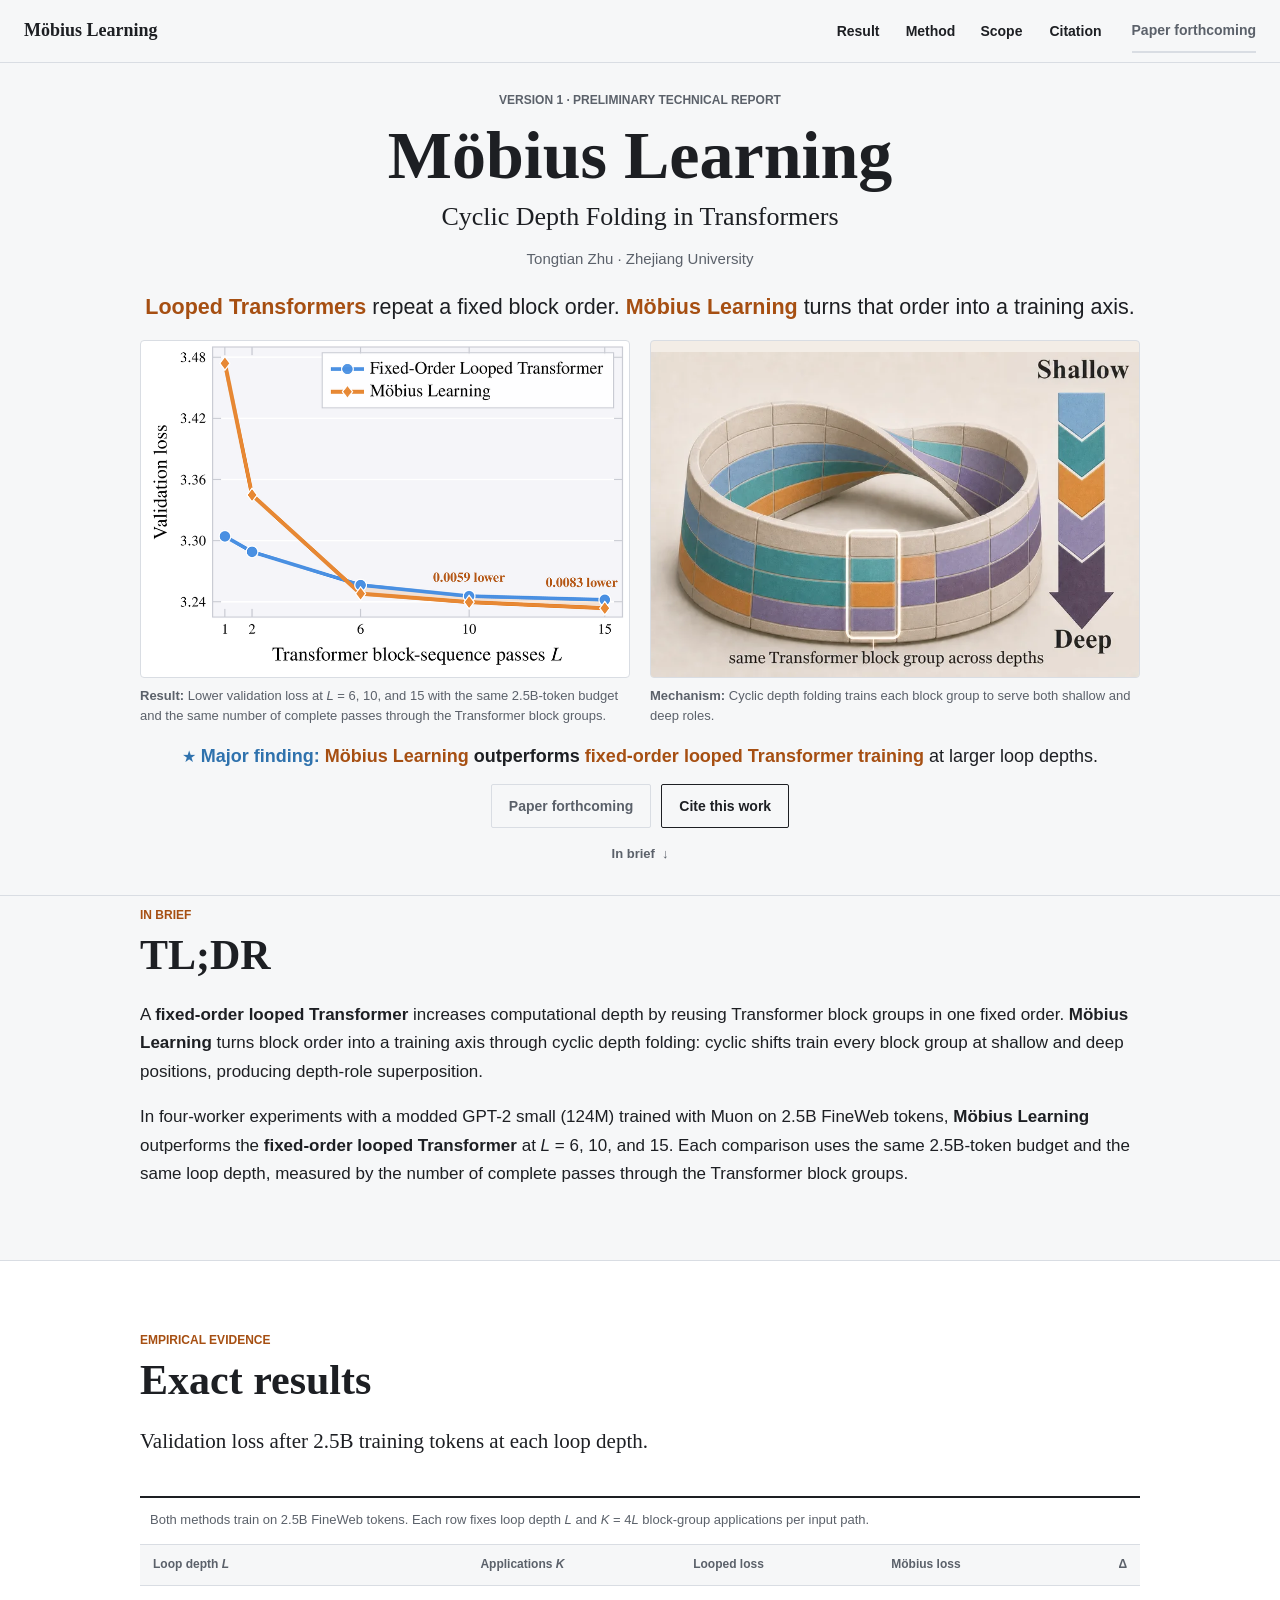
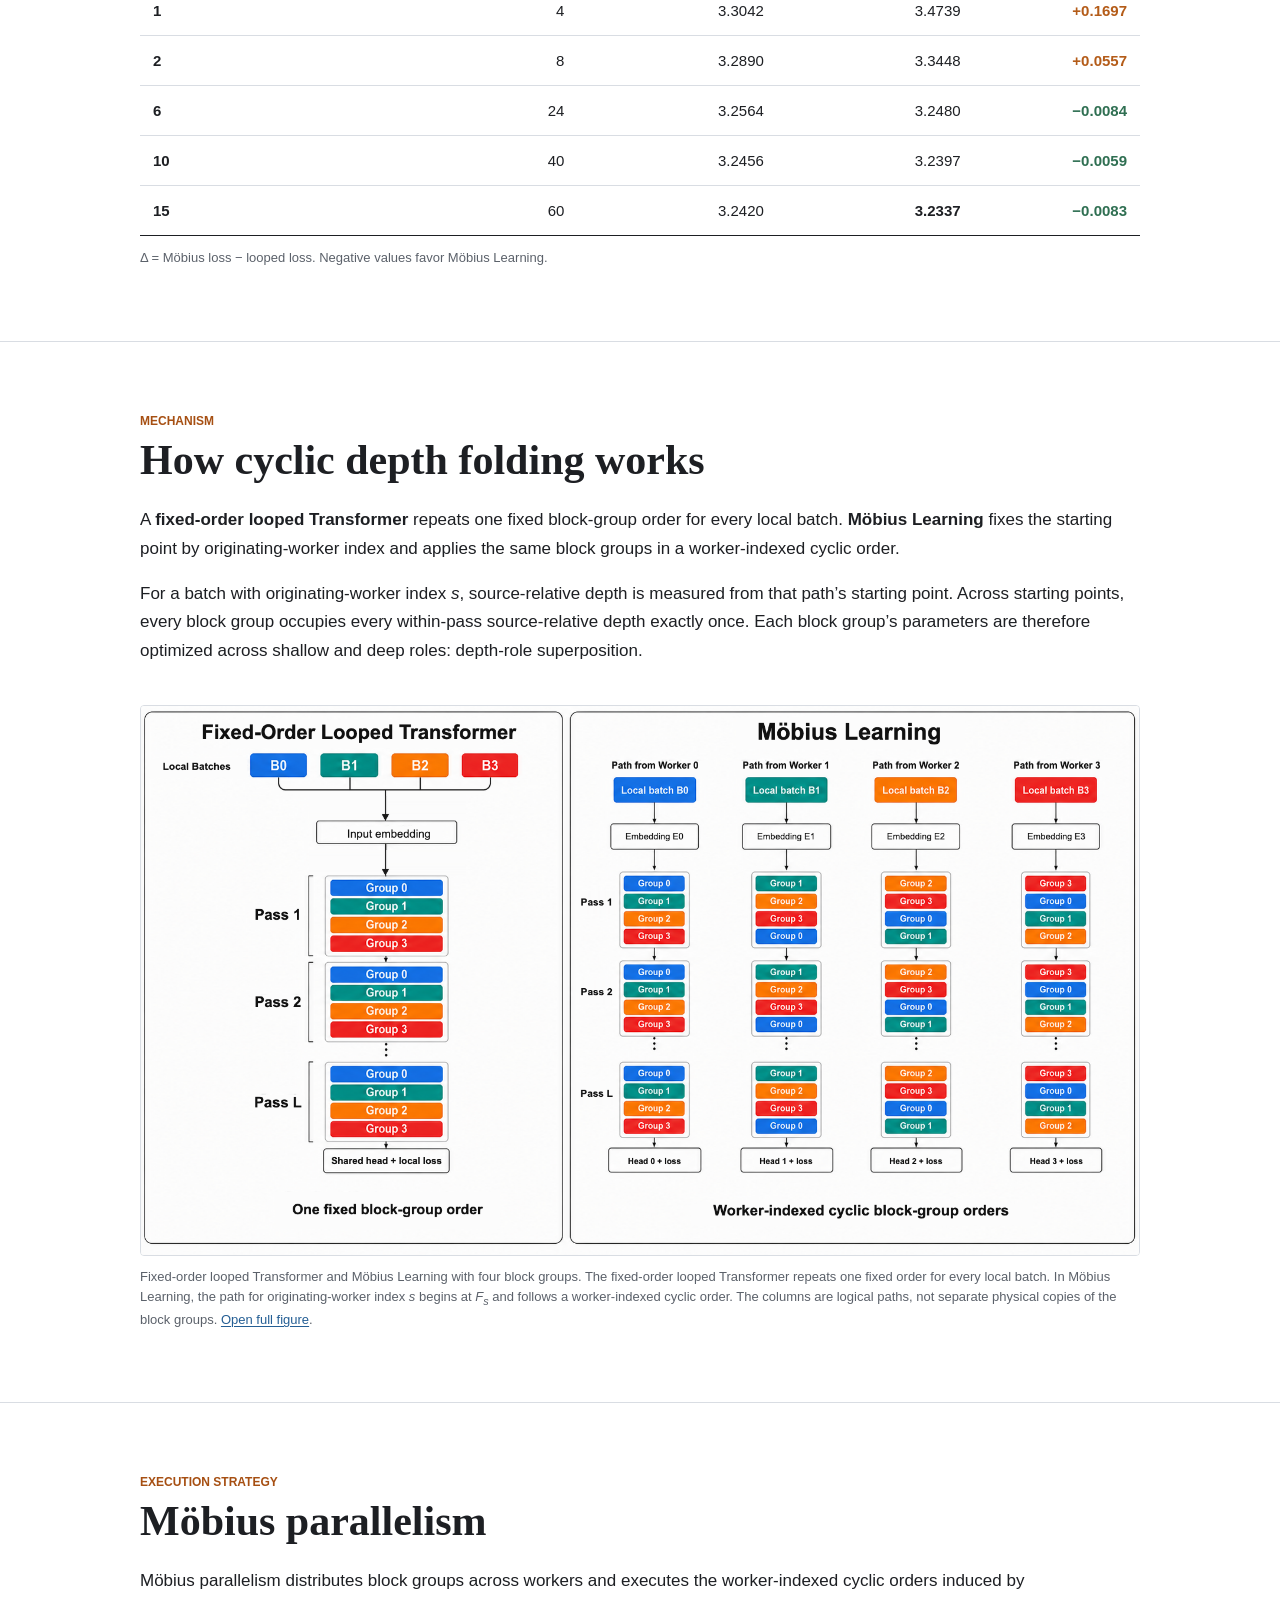
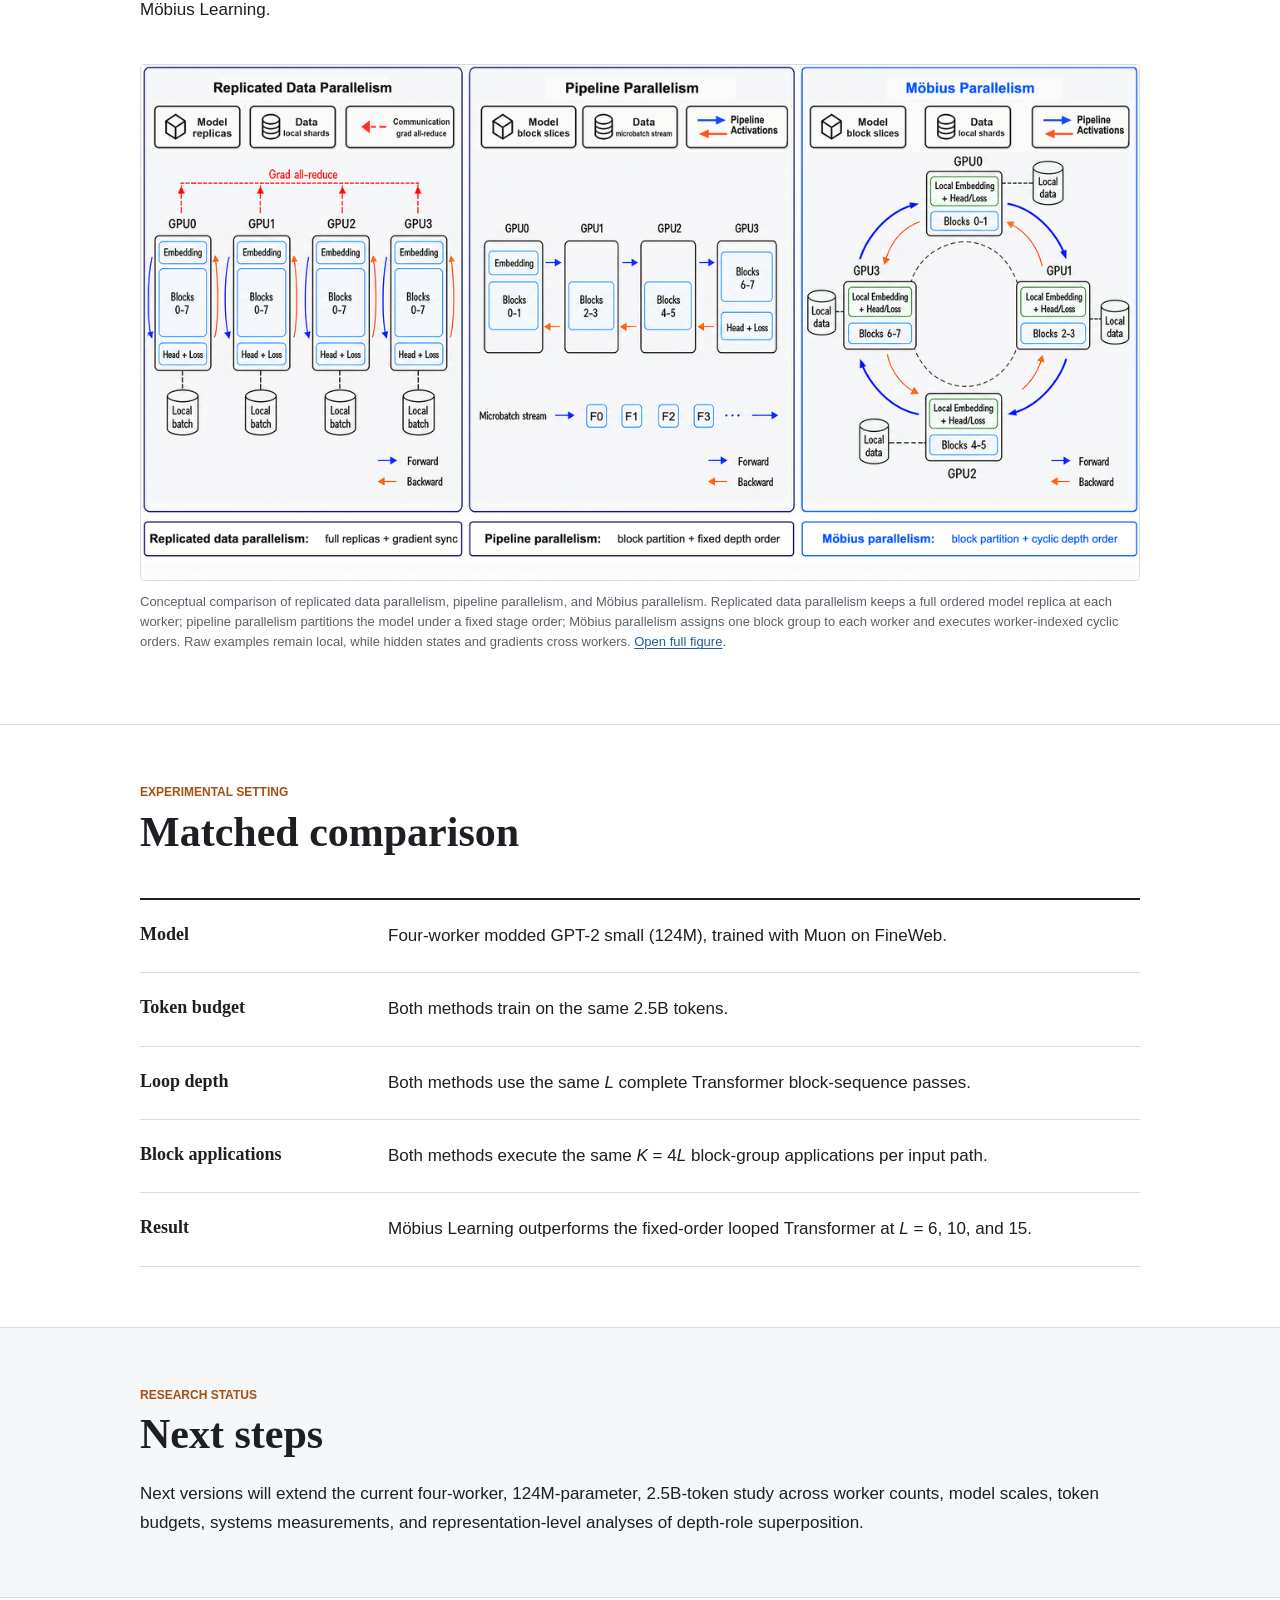
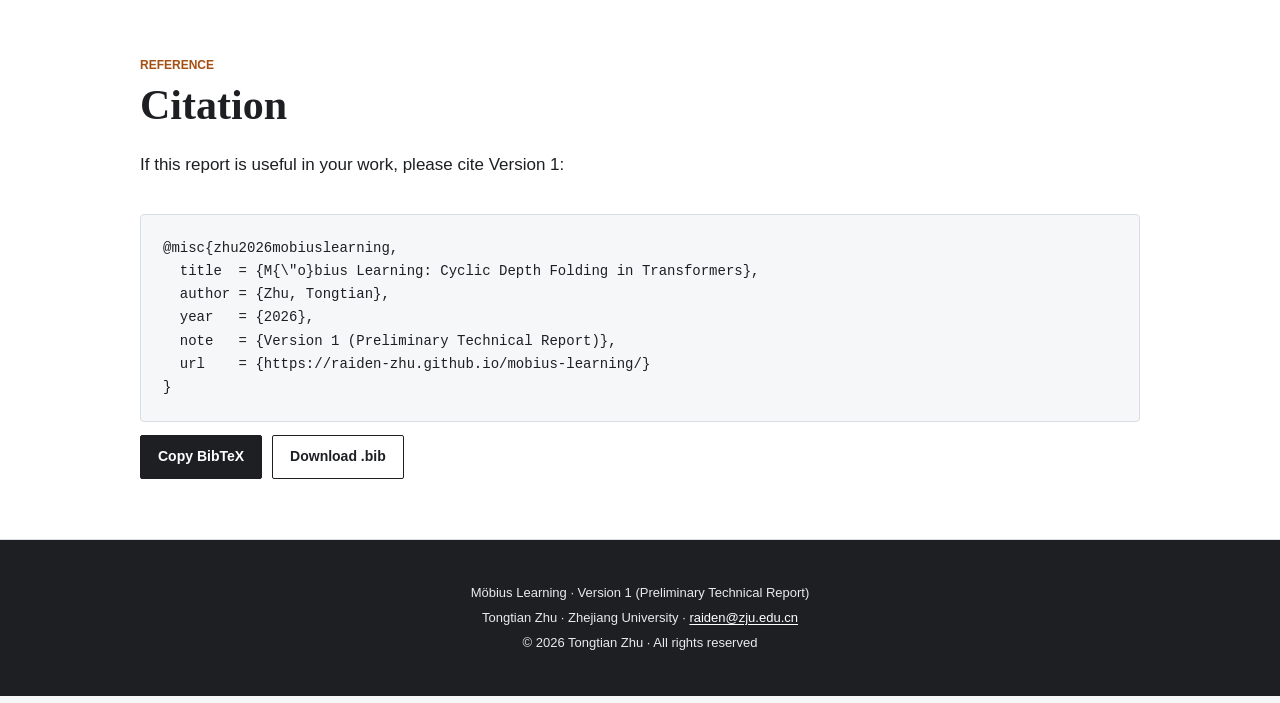
==== docs/index.html @ ccd0cea8 "Publish Möbius Learning project page" ====
<!doctype html>
<html lang="en">
<head>
  <meta charset="utf-8">
  <meta name="viewport" content="width=device-width, initial-scale=1">
  <title>Möbius Learning: Cyclic Depth Folding in Transformers</title>
  <meta name="description" content="Möbius Learning outperforms fixed-order looped Transformer training at larger loop depths through cyclic depth folding.">
  <meta name="author" content="Tongtian Zhu">
  <meta name="robots" content="index,follow,max-image-preview:large">
  <meta name="theme-color" content="#F6F7F8">

  <link rel="canonical" href="https://raiden-zhu.github.io/mobius-learning/">
  <link rel="alternate" type="application/x-bibtex" href="https://raiden-zhu.github.io/mobius-learning/assets/citation/mobius-learning.bib">
  <link rel="icon" href="assets/icons/favicon.svg" type="image/svg+xml">
  <link rel="icon" href="assets/icons/favicon-32.png" sizes="32x32" type="image/png">
  <link rel="apple-touch-icon" href="assets/icons/apple-touch-icon-180.png">
  <link
    rel="preload"
    as="image"
    href="assets/figures/web/result-validation-loss-960.webp"
    imagesrcset="assets/figures/web/result-validation-loss-960.webp 960w, assets/figures/web/result-validation-loss-1600.webp 1600w"
    imagesizes="(max-width: 760px) calc(100vw - 32px), 600px"
    type="image/webp"
    fetchpriority="high">
  <link rel="stylesheet" href="assets/css/site.css">

  <meta property="og:type" content="article">
  <meta property="og:locale" content="en_US">
  <meta property="og:site_name" content="Möbius Learning">
  <meta property="og:title" content="Möbius Learning: Cyclic Depth Folding in Transformers">
  <meta property="og:description" content="Möbius Learning outperforms fixed-order looped Transformer training at larger loop depths through cyclic depth folding.">
  <meta property="og:url" content="https://raiden-zhu.github.io/mobius-learning/">
  <meta property="og:image" content="https://raiden-zhu.github.io/mobius-learning/assets/social/social-card-1200x630.png">
  <meta property="og:image:type" content="image/png">
  <meta property="og:image:width" content="1200">
  <meta property="og:image:height" content="630">
  <meta property="og:image:alt" content="Möbius Learning: Cyclic Depth Folding in Transformers — Version 1 preliminary technical report.">

  <meta name="twitter:card" content="summary_large_image">
  <meta name="twitter:title" content="Möbius Learning: Cyclic Depth Folding in Transformers">
  <meta name="twitter:description" content="Möbius Learning outperforms fixed-order looped Transformer training at larger loop depths through cyclic depth folding.">
  <meta name="twitter:image" content="https://raiden-zhu.github.io/mobius-learning/assets/social/social-card-1200x630.png">
  <meta name="twitter:image:alt" content="Möbius Learning: Cyclic Depth Folding in Transformers — Version 1 preliminary technical report.">

  <meta name="citation_title" content="Möbius Learning: Cyclic Depth Folding in Transformers">
  <meta name="citation_author" content="Tongtian Zhu">
  <meta name="citation_author_institution" content="Zhejiang University">
  <meta name="citation_author_email" content="raiden@zju.edu.cn">
  <meta name="citation_publication_date" content="2026">
  <meta name="citation_technical_report_institution" content="Zhejiang University">
  <meta name="citation_language" content="en">
  <meta name="citation_fulltext_html_url" content="https://raiden-zhu.github.io/mobius-learning/">
  <meta name="citation_keywords" content="Möbius Learning; cyclic depth folding; Transformers; looped Transformers; distributed training; depth-role superposition">

  <script type="application/ld+json">
  {
    "@context": "https://schema.org",
    "@type": "ScholarlyArticle",
    "@id": "https://raiden-zhu.github.io/mobius-learning/#article",
    "headline": "Möbius Learning: Cyclic Depth Folding in Transformers",
    "name": "Möbius Learning: Cyclic Depth Folding in Transformers",
    "description": "Möbius Learning outperforms fixed-order looped Transformer training at larger loop depths through cyclic depth folding.",
    "abstract": "Möbius Learning is a training architecture based on cyclic depth folding. Worker-indexed cyclic orders train each block group across source-relative depths, inducing depth-role superposition.",
    "version": "Version 1 (Preliminary Technical Report)",
    "datePublished": "2026",
    "inLanguage": "en",
    "isAccessibleForFree": true,
    "url": "https://raiden-zhu.github.io/mobius-learning/",
    "mainEntityOfPage": {
      "@type": "WebPage",
      "@id": "https://raiden-zhu.github.io/mobius-learning/"
    },
    "author": {
      "@type": "Person",
      "name": "Tongtian Zhu",
      "email": "raiden@zju.edu.cn",
      "affiliation": {
        "@type": "Organization",
        "name": "Zhejiang University"
      }
    },
    "image": {
      "@type": "ImageObject",
      "url": "https://raiden-zhu.github.io/mobius-learning/assets/social/social-card-1200x630.png",
      "width": 1200,
      "height": 630
    },
    "keywords": [
      "Möbius Learning",
      "cyclic depth folding",
      "Transformers",
      "looped Transformers",
      "distributed training",
      "depth-role superposition"
    ],
    "copyrightYear": 2026,
    "copyrightHolder": {
      "@type": "Person",
      "name": "Tongtian Zhu"
    }
  }
  </script>
  <script src="assets/js/site.js" defer></script>
</head>
<body>
  <a class="skip-link" href="#main-content">Skip to content</a>

  <header class="site-header">
    <div class="site-header__inner">
      <a class="wordmark" href="#top" aria-label="Möbius Learning home">Möbius Learning</a>
      <nav class="site-nav" aria-label="Primary navigation">
        <a href="#result">Result</a>
        <a href="#method">Method</a>
        <a href="#scope">Scope</a>
        <a href="#citation">Citation</a>
      </nav>
      <!-- PUBLIC_PAPER_LINK_HEADER_START -->
      <span class="header-report header-report--disabled" aria-disabled="true">Paper forthcoming</span>
      <!-- PUBLIC_PAPER_LINK_HEADER_END -->
    </div>
  </header>

  <main id="main-content">
    <section class="masthead" id="top" aria-labelledby="page-title">
      <div class="masthead__copy">
        <p class="eyebrow">Version 1 · Preliminary Technical Report</p>
        <h1 id="page-title">Möbius Learning</h1>
        <p class="subtitle">Cyclic Depth Folding in Transformers</p>
        <p class="byline">Tongtian Zhu · Zhejiang University</p>

        <div class="result-claim">
          <p class="hero-hook"><strong>Looped Transformers</strong> repeat a fixed block order. <strong>Möbius Learning</strong> turns that order into a training axis.</p>
        </div>
      </div>

      <div class="masthead-figures" role="region" tabindex="0" aria-label="Main result and cyclic depth folding visual; scroll horizontally on smaller screens">
        <figure class="masthead-result">
          <a
            class="figure-image-link"
            href="assets/figures/original/validation-loss.pdf"
            data-figure-open
            data-dialog-src="assets/figures/web/result-validation-loss-1600.webp"
            data-dialog-original="assets/figures/original/validation-loss.pdf"
            data-dialog-alt="Line chart of validation loss versus loop depth. Möbius Learning is higher at L 1 and 2 and lower at L 6, 10, and 15 than the fixed-order looped Transformer.">
            <picture>
              <source srcset="assets/figures/web/result-validation-loss-960.webp 960w, assets/figures/web/result-validation-loss-1600.webp 1600w" sizes="(max-width: 900px) calc(100vw - 64px), 490px" type="image/webp">
              <img src="assets/figures/web/result-validation-loss-960.webp" width="1600" height="1104" fetchpriority="high" decoding="async" alt="Line chart of validation loss versus loop depth. Möbius Learning is higher at L 1 and 2 and lower at L 6, 10, and 15 than the fixed-order looped Transformer.">
            </picture>
          </a>
          <figcaption><strong>Result:</strong> Lower validation loss at <em>L</em> = 6, 10, and 15 with the same 2.5B-token budget and the same number of complete passes through the Transformer block groups.</figcaption>
        </figure>

        <figure class="masthead-result">
          <a
            class="figure-image-link"
            href="assets/figures/original/cyclic-depth-folding-metaphor.png"
            data-figure-open
            data-dialog-src="assets/figures/web/cyclic-depth-folding-metaphor-1536.webp"
            data-dialog-original="assets/figures/original/cyclic-depth-folding-metaphor.png"
            data-dialog-alt="Möbius-strip illustration with colored depth bands and one Transformer block group highlighted across shallow and deep positions.">
            <picture>
              <source srcset="assets/figures/web/cyclic-depth-folding-metaphor-768.webp 768w, assets/figures/web/cyclic-depth-folding-metaphor-1536.webp 1536w" sizes="(max-width: 900px) calc(100vw - 64px), 490px" type="image/webp">
              <img src="assets/figures/web/cyclic-depth-folding-metaphor-768.webp" width="1536" height="1024" decoding="async" alt="Möbius-strip illustration with colored depth bands and one Transformer block group highlighted across shallow and deep positions.">
            </picture>
          </a>
          <figcaption><strong>Mechanism:</strong> Cyclic depth folding trains each block group to serve both shallow and deep roles.</figcaption>
        </figure>
      </div>

      <p class="result-headline"><span class="finding-icon" aria-hidden="true">★</span><strong class="finding-label">Major finding:</strong> <strong class="result-method">Möbius Learning</strong> <strong class="result-emphasis">outperforms</strong> <strong class="result-method result-method--baseline">fixed-order looped Transformer training</strong> at larger loop depths.</p>

      <div class="actions" role="group" aria-label="Paper resources">
        <!-- PUBLIC_PAPER_LINK_ACTION_START -->
        <span class="button button--disabled" aria-disabled="true">Paper forthcoming</span>
        <!-- PUBLIC_PAPER_LINK_ACTION_END -->
        <a class="button button--secondary" href="#citation">Cite this work</a>
      </div>

      <a class="next-hint" href="#in-brief">In brief <span aria-hidden="true">↓</span></a>
    </section>

    <section class="section section--brief" id="in-brief" aria-labelledby="brief-title">
      <div class="reading-column">
        <p class="section-kicker">In brief</p>
        <h2 id="brief-title">TL;DR</h2>
        <p>A <strong class="method-name">fixed-order looped Transformer</strong> increases computational depth by reusing Transformer block groups in one fixed order. <strong class="method-name">Möbius Learning</strong> turns block order into a training axis through cyclic depth folding: cyclic shifts train every block group at shallow and deep positions, producing depth-role superposition.</p>
        <p>In four-worker experiments with a modded GPT-2 small (124M) trained with Muon on 2.5B FineWeb tokens, <strong class="method-name">Möbius Learning</strong> outperforms the <strong class="method-name">fixed-order looped Transformer</strong> at <em>L</em> = 6, 10, and 15. Each comparison uses the same 2.5B-token budget and the same loop depth, measured by the number of complete passes through the Transformer block groups.</p>
      </div>
    </section>

    <section class="section" id="result" aria-labelledby="result-title">
      <div class="section-heading reading-column">
        <p class="section-kicker">Empirical evidence</p>
        <h2 id="result-title">Exact results</h2>
        <p class="section-lead">Validation loss after 2.5B training tokens at each loop depth.</p>
      </div>

      <div class="table-wrap" role="region" tabindex="0" aria-label="Validation loss results; scroll horizontally if needed">
        <table>
          <caption>Both methods train on 2.5B FineWeb tokens. Each row fixes loop depth <em>L</em> and <em>K</em> = 4<em>L</em> block-group applications per input path.</caption>
          <thead>
            <tr>
              <th scope="col">Loop depth <em>L</em></th>
              <th scope="col">Applications <em>K</em></th>
              <th scope="col">Looped loss</th>
              <th scope="col">Möbius loss</th>
              <th scope="col">Δ</th>
            </tr>
          </thead>
          <tbody>
            <tr><th scope="row">1</th><td>4</td><td>3.3042</td><td>3.4739</td><td class="delta delta--higher">+0.1697</td></tr>
            <tr><th scope="row">2</th><td>8</td><td>3.2890</td><td>3.3448</td><td class="delta delta--higher">+0.0557</td></tr>
            <tr><th scope="row">6</th><td>24</td><td>3.2564</td><td>3.2480</td><td class="delta delta--lower">−0.0084</td></tr>
            <tr><th scope="row">10</th><td>40</td><td>3.2456</td><td>3.2397</td><td class="delta delta--lower">−0.0059</td></tr>
            <tr><th scope="row">15</th><td>60</td><td>3.2420</td><td><strong>3.2337</strong></td><td class="delta delta--lower">−0.0083</td></tr>
          </tbody>
        </table>
      </div>
      <p class="table-note">Δ = Möbius loss − looped loss. Negative values favor Möbius Learning.</p>
    </section>

    <section class="section" id="method" aria-labelledby="method-title">
      <div class="section-heading reading-column">
        <p class="section-kicker">Mechanism</p>
        <h2 id="method-title">How cyclic depth folding works</h2>
        <p>A <strong class="method-name">fixed-order looped Transformer</strong> repeats one fixed block-group order for every local batch. <strong class="method-name">Möbius Learning</strong> fixes the starting point by originating-worker index and applies the same block groups in a worker-indexed cyclic order.</p>
        <p>For a batch with originating-worker index <em>s</em>, source-relative depth is measured from that path’s starting point. Across starting points, every block group occupies every within-pass source-relative depth exactly once. Each block group’s parameters are therefore optimized across shallow and deep roles: depth-role superposition.</p>
      </div>

      <figure class="paper-figure paper-figure--dense paper-figure--method">
        <div class="figure-viewport" role="region" tabindex="0" data-scroll-focus="0.43" aria-label="Fixed-order looped Transformer and Möbius Learning comparison; scroll horizontally to inspect all panels">
          <a
            class="figure-image-link"
            href="assets/figures/original/ordered-vs-mobius.png"
            data-figure-open
            data-dialog-src="assets/figures/web/ordered-vs-mobius-1691.webp"
            data-dialog-original="assets/figures/original/ordered-vs-mobius.png"
            data-dialog-alt="Comparison of the fixed-order looped Transformer block-group sequence with four worker-indexed cyclic orders in Möbius Learning.">
            <picture>
              <source srcset="assets/figures/web/ordered-vs-mobius-960.webp 960w, assets/figures/web/ordered-vs-mobius-1691.webp 1691w" sizes="(max-width: 900px) 900px, 1000px" type="image/webp">
              <img src="assets/figures/web/ordered-vs-mobius-960.webp" width="1691" height="930" loading="lazy" decoding="async" alt="Comparison of the fixed-order looped Transformer block-group sequence with four worker-indexed cyclic orders in Möbius Learning.">
            </picture>
          </a>
        </div>
        <figcaption>Fixed-order looped Transformer and Möbius Learning with four block groups. The fixed-order looped Transformer repeats one fixed order for every local batch. In Möbius Learning, the path for originating-worker index <em>s</em> begins at <em>F</em><sub><em>s</em></sub> and follows a worker-indexed cyclic order. The columns are logical paths, not separate physical copies of the block groups. <a href="assets/figures/original/ordered-vs-mobius.png">Open full figure</a>.</figcaption>
      </figure>
    </section>

    <section class="section" id="parallelism" aria-labelledby="parallelism-title">
      <div class="section-heading reading-column">
        <p class="section-kicker">Execution strategy</p>
        <h2 id="parallelism-title">Möbius parallelism</h2>
        <p>Möbius parallelism distributes block groups across workers and executes the worker-indexed cyclic orders induced by Möbius Learning.</p>
      </div>

      <figure class="paper-figure paper-figure--dense">
        <div class="figure-viewport" role="region" tabindex="0" data-scroll-focus="0.67" aria-label="Parallelism comparison; scroll horizontally to inspect all panels">
          <a
            class="figure-image-link"
            href="assets/figures/original/parallelism-comparison.png"
            data-figure-open
            data-dialog-src="assets/figures/web/parallelism-comparison-2400.webp"
            data-dialog-original="assets/figures/original/parallelism-comparison.png"
            data-dialog-alt="Three-panel comparison of replicated data parallelism, pipeline parallelism, and Möbius parallelism across four workers.">
            <picture>
              <source srcset="assets/figures/web/parallelism-comparison-1200.webp 1200w, assets/figures/web/parallelism-comparison-2400.webp 2400w" sizes="(max-width: 900px) 900px, 1000px" type="image/webp">
              <img src="assets/figures/web/parallelism-comparison-1200.webp" width="2400" height="1238" loading="lazy" decoding="async" alt="Three-panel comparison of replicated data parallelism, pipeline parallelism, and Möbius parallelism across four workers.">
            </picture>
          </a>
        </div>
        <figcaption>Conceptual comparison of replicated data parallelism, pipeline parallelism, and Möbius parallelism. Replicated data parallelism keeps a full ordered model replica at each worker; pipeline parallelism partitions the model under a fixed stage order; Möbius parallelism assigns one block group to each worker and executes worker-indexed cyclic orders. Raw examples remain local, while hidden states and gradients cross workers. <a href="assets/figures/original/parallelism-comparison.png">Open full figure</a>.</figcaption>
      </figure>
    </section>

    <section class="section section--compact" id="scope" aria-labelledby="scope-title">
      <div class="section-heading reading-column">
        <p class="section-kicker">Experimental setting</p>
        <h2 id="scope-title">Matched comparison</h2>
      </div>
      <dl class="scope-list">
        <div><dt>Model</dt><dd>Four-worker modded GPT-2 small (124M), trained with Muon on FineWeb.</dd></div>
        <div><dt>Token budget</dt><dd>Both methods train on the same 2.5B tokens.</dd></div>
        <div><dt>Loop depth</dt><dd>Both methods use the same <em>L</em> complete Transformer block-sequence passes.</dd></div>
        <div><dt>Block applications</dt><dd>Both methods execute the same <em>K</em> = 4<em>L</em> block-group applications per input path.</dd></div>
        <div><dt>Result</dt><dd>Möbius Learning outperforms the fixed-order looped Transformer at <em>L</em> = 6, 10, and 15.</dd></div>
      </dl>
    </section>

    <section class="section section--status section--compact" id="status" aria-labelledby="status-title">
      <div class="reading-column">
        <p class="section-kicker">Research status</p>
        <h2 id="status-title">Next steps</h2>
        <p>Next versions will extend the current four-worker, 124M-parameter, 2.5B-token study across worker counts, model scales, token budgets, systems measurements, and representation-level analyses of depth-role superposition.</p>
      </div>
    </section>

    <section class="section section--compact" id="citation" aria-labelledby="citation-title">
      <div class="section-heading reading-column">
        <p class="section-kicker">Reference</p>
        <h2 id="citation-title">Citation</h2>
        <p>If this report is useful in your work, please cite Version 1:</p>
      </div>

      <div class="citation-tool">
        <pre tabindex="0"><code id="bibtex-code">@misc{zhu2026mobiuslearning,
  title  = {M{\"o}bius Learning: Cyclic Depth Folding in Transformers},
  author = {Zhu, Tongtian},
  year   = {2026},
  note   = {Version 1 (Preliminary Technical Report)},
  url    = {https://raiden-zhu.github.io/mobius-learning/}
}</code></pre>
        <div class="citation-actions">
          <button class="button button--primary" type="button" id="copy-bibtex">Copy BibTeX</button>
          <a class="button button--secondary" href="assets/citation/mobius-learning.bib" download>Download .bib</a>
          <span class="copy-status" id="copy-status" role="status" aria-live="polite"></span>
        </div>
      </div>
    </section>
  </main>

  <footer class="site-footer">
    <p>Möbius Learning · Version 1 (Preliminary Technical Report)</p>
    <p>Tongtian Zhu · Zhejiang University · <a href="mailto:raiden@zju.edu.cn">raiden@zju.edu.cn</a></p>
    <p>© 2026 Tongtian Zhu · All rights reserved</p>
  </footer>

  <dialog class="figure-dialog" id="figure-dialog" aria-labelledby="figure-dialog-title">
    <div class="figure-dialog__header">
      <h2 id="figure-dialog-title">Inspect figure</h2>
      <button class="dialog-close" type="button" id="dialog-close">Close</button>
    </div>
    <div class="figure-dialog__toolbar" role="group" aria-label="Figure zoom controls">
      <button type="button" id="zoom-out">Zoom out</button>
      <button type="button" id="zoom-reset">Reset</button>
      <button type="button" id="zoom-in">Zoom in</button>
    </div>
    <div class="figure-dialog__viewport" id="dialog-viewport">
      <img id="dialog-image" src="assets/figures/web/ordered-vs-mobius-1691.webp" width="1691" height="930" loading="lazy" decoding="async" alt="">
    </div>
    <div class="figure-dialog__footer">
      <p>Pan or open the full figure to inspect labels.</p>
      <a id="dialog-original" href="assets/figures/original/ordered-vs-mobius.png" target="_blank" rel="noopener">Open full figure</a>
    </div>
  </dialog>
</body>
</html>
---- docs/assets/css/site.css ----
:root {
  --page: #f6f7f8;
  --surface: #ffffff;
  --ink: #1d1f23;
  --muted: #5b616a;
  --rule: #d9dde3;
  --link: #245e94;
  --link-dark: #19476f;
  --finding: #2f72ad;
  --result: #b45c19;
  --result-text: #a64f12;
  --result-soft: #f7eee7;
  --success: #2f6f52;
  --page-width: 1240px;
  --content-width: 1000px;
  --compact-width: 680px;
  --shadow: 0 18px 48px rgba(29, 31, 35, 0.16);
  color-scheme: light;
}

*,
*::before,
*::after {
  box-sizing: border-box;
}

html {
  scroll-behavior: smooth;
  scroll-padding-top: 76px;
  background: var(--page);
}

body {
  min-width: 320px;
  margin: 0;
  background: var(--page);
  color: var(--ink);
  font-family: -apple-system, BlinkMacSystemFont, "Segoe UI", Helvetica, Arial, sans-serif;
  font-size: 17px;
  line-height: 1.67;
  letter-spacing: 0;
  text-rendering: optimizeLegibility;
  -webkit-font-smoothing: antialiased;
}

img {
  display: block;
  max-width: 100%;
  height: auto;
}

a {
  color: var(--link);
  text-decoration-thickness: 1px;
  text-underline-offset: 0.18em;
}

a:hover {
  color: var(--link-dark);
}

button,
a {
  -webkit-tap-highlight-color: transparent;
}

button {
  font: inherit;
}

:focus-visible {
  outline: 3px solid var(--link);
  outline-offset: 3px;
}

::selection {
  background: #dce8f2;
}

.skip-link {
  position: fixed;
  z-index: 1000;
  top: 10px;
  left: 10px;
  padding: 10px 14px;
  border: 1px solid var(--ink);
  background: var(--surface);
  color: var(--ink);
  transform: translateY(-150%);
}

.skip-link:focus {
  transform: translateY(0);
}

.site-header {
  position: sticky;
  z-index: 100;
  top: 0;
  border-bottom: 1px solid var(--rule);
  background: rgba(246, 247, 248, 0.96);
}

.site-header__inner {
  width: min(var(--page-width), calc(100% - 48px));
  min-height: 62px;
  margin: 0 auto;
  display: grid;
  grid-template-columns: 1fr auto auto;
  align-items: center;
  gap: 30px;
}

.wordmark,
.site-nav a,
.header-report {
  color: var(--ink);
  font-size: 14px;
  font-weight: 650;
  line-height: 1.2;
  text-decoration: none;
}

.wordmark {
  font-family: Georgia, "Times New Roman", serif;
  font-size: 18px;
}

.site-nav {
  display: flex;
  align-items: center;
  gap: 25px;
}

.site-nav a,
.header-report {
  min-width: 44px;
  min-height: 44px;
  display: inline-flex;
  align-items: center;
}

.site-nav a:hover,
.header-report:hover {
  color: var(--link);
}

.header-report {
  border-bottom: 2px solid var(--link);
}

.header-report--disabled,
.header-report--disabled:hover {
  border-bottom-color: var(--rule);
  color: var(--muted);
  cursor: default;
}

.masthead {
  width: min(var(--page-width), calc(100% - 48px));
  margin: 0 auto;
  padding: 30px 0 20px;
  text-align: center;
}

.masthead__copy {
  width: min(var(--content-width), 100%);
  margin: 0 auto;
}

.eyebrow,
.section-kicker {
  margin: 0;
  color: var(--muted);
  font-size: 12px;
  font-weight: 750;
  line-height: 1.3;
  letter-spacing: 0;
  text-transform: uppercase;
}

h1,
h2,
h3,
p {
  text-wrap: pretty;
}

h1,
h2,
h3 {
  text-wrap: balance;
}

h1 {
  margin: 12px 0 0;
  font-family: Georgia, "Times New Roman", serif;
  font-size: 68px;
  font-weight: 700;
  line-height: 1.02;
}

.subtitle {
  margin: 11px 0 0;
  font-family: Georgia, "Times New Roman", serif;
  font-size: 26px;
  line-height: 1.22;
}

.byline {
  margin: 13px 0 0;
  color: var(--muted);
  font-size: 15px;
}

.result-claim {
  width: min(var(--content-width), 100%);
  margin: 22px auto 0;
}

.hero-hook {
  width: min(var(--content-width), 100%);
  margin: 0 auto;
  color: var(--ink);
  font-size: 21.5px;
  font-weight: 400;
  line-height: 1.35;
  text-wrap: balance;
}

.hero-hook strong {
  color: var(--result-text);
  font-weight: 750;
}

.result-headline {
  width: min(var(--content-width), 100%);
  margin: 18px auto 0;
  color: var(--ink);
  font-size: 18px;
  line-height: 1.35;
  text-wrap: balance;
}

.finding-label {
  color: var(--finding);
}

.finding-icon {
  margin-right: 0.3em;
  color: var(--finding);
  font-size: 0.9em;
}

.result-method {
  color: var(--result-text);
  white-space: nowrap;
}

.result-method--baseline {
  white-space: normal;
}

.result-emphasis {
  color: var(--ink);
  white-space: nowrap;
}

.actions,
.citation-actions {
  display: flex;
  flex-wrap: wrap;
  justify-content: center;
  gap: 10px;
}

.actions {
  margin-top: 16px;
}

.button {
  min-height: 44px;
  padding: 10px 17px;
  border: 1px solid var(--ink);
  border-radius: 2px;
  display: inline-flex;
  align-items: center;
  justify-content: center;
  background: transparent;
  color: var(--ink);
  font-size: 14px;
  font-weight: 700;
  line-height: 1.25;
  text-decoration: none;
  cursor: pointer;
}

.button:hover {
  background: #eceff2;
  color: var(--ink);
}

.button--primary {
  border-color: var(--ink);
  background: var(--ink);
  color: var(--surface);
}

.button--primary:hover {
  border-color: #000000;
  background: #000000;
  color: var(--surface);
}

.button--disabled,
.button--disabled:hover {
  border-color: var(--rule);
  background: var(--page);
  color: var(--muted);
  cursor: default;
}

.masthead-figures {
  width: min(var(--content-width), 100%);
  margin: 18px auto 0;
  display: grid;
  grid-template-columns: repeat(2, minmax(0, 1fr));
  gap: 20px;
  align-items: stretch;
}

.masthead-result {
  min-width: 0;
  margin: 0;
  display: flex;
  flex-direction: column;
}

.masthead-result .figure-image-link {
  width: 100%;
  aspect-ratio: 1600 / 1104;
  display: flex;
  align-items: flex-end;
}

.masthead-result:nth-child(2) .figure-image-link {
  background: #f3ede6;
}

.masthead-result picture {
  width: 100%;
  display: block;
}

.masthead-result img {
  width: 100%;
}

figcaption {
  margin-top: 11px;
  color: var(--muted);
  font-size: 13px;
  line-height: 1.55;
  text-align: left;
}

.masthead-result figcaption {
  width: 100%;
  margin-top: 0;
  padding-top: 8px;
  text-align: left;
}

.next-hint {
  min-height: 44px;
  margin-top: 3px;
  display: inline-flex;
  align-items: center;
  gap: 7px;
  color: var(--muted);
  font-size: 13px;
  font-weight: 700;
  text-decoration: none;
}

.section {
  padding: 72px max(24px, calc((100% - var(--page-width)) / 2));
  border-top: 1px solid var(--rule);
  background: var(--surface);
}

.section--compact {
  padding-top: 60px;
  padding-bottom: 60px;
}

.section--brief,
.section--status {
  background: var(--page);
}

.section.section--brief {
  padding-top: 12px;
}

.reading-column,
.section-heading {
  width: min(var(--content-width), 100%);
  margin-right: auto;
  margin-left: auto;
}

.section-kicker {
  color: var(--result-text);
}

h2 {
  margin: 8px 0 22px;
  font-family: Georgia, "Times New Roman", serif;
  font-size: 42px;
  font-weight: 700;
  line-height: 1.12;
}

.reading-column > p:not(.section-kicker),
.section-heading > p:not(.section-kicker) {
  margin: 0 0 17px;
}

.reading-column > p:last-child,
.section-heading > p:last-child {
  margin-bottom: 0;
}

.section-lead {
  font-family: Georgia, "Times New Roman", serif;
  font-size: 21px;
  line-height: 1.45;
}

.method-name {
  font-weight: 700;
}

.paper-figure {
  width: min(var(--content-width), 100%);
  margin: 40px auto 0;
}

.paper-figure--result {
  width: min(var(--compact-width), 100%);
  margin-top: 34px;
}

.paper-figure--method {
  width: min(var(--content-width), 100%);
}

.paper-figure--dense figcaption {
  width: min(var(--content-width), 100%);
  margin-right: auto;
  margin-left: auto;
}

.figure-image-link {
  border: 1px solid var(--rule);
  border-radius: 4px;
  display: block;
  overflow: hidden;
  background: var(--surface);
}

.figure-image-link img {
  width: 100%;
}

.figure-image-link:hover {
  border-color: #adb4bd;
}

.figure-viewport {
  overflow-x: auto;
  overscroll-behavior-inline: contain;
  scrollbar-width: thin;
  scrollbar-color: #9aa1aa transparent;
}

.table-wrap {
  width: min(var(--content-width), 100%);
  margin: 40px auto 0;
  overflow-x: auto;
  border-top: 2px solid var(--ink);
  border-bottom: 1px solid var(--ink);
  scrollbar-width: thin;
  scrollbar-color: #9aa1aa transparent;
}

table {
  width: 100%;
  min-width: 710px;
  border-collapse: collapse;
  font-size: 15px;
  font-variant-numeric: tabular-nums;
}

caption {
  padding: 13px 10px 14px;
  border-bottom: 1px solid var(--rule);
  color: var(--muted);
  font-size: 13px;
  line-height: 1.45;
  text-align: left;
}

th,
td {
  padding: 12px 13px;
  border-bottom: 1px solid var(--rule);
  text-align: right;
  white-space: nowrap;
}

thead th {
  background: var(--page);
  color: var(--muted);
  font-size: 12px;
  font-weight: 750;
  line-height: 1.3;
}

thead th:first-child,
tbody th {
  text-align: left;
}

tbody tr:last-child th,
tbody tr:last-child td {
  border-bottom: 0;
}

.delta--higher {
  color: var(--result);
  font-weight: 700;
}

.delta--lower {
  color: var(--success);
  font-weight: 700;
}

.table-note {
  width: min(var(--content-width), 100%);
  margin: 11px auto 0;
  color: var(--muted);
  font-size: 13px;
}

.scope-list {
  width: min(var(--content-width), 100%);
  margin: 42px auto 0;
  border-top: 2px solid var(--ink);
}

.scope-list > div {
  display: grid;
  grid-template-columns: 220px 1fr;
  gap: 28px;
  padding: 22px 0;
  border-bottom: 1px solid var(--rule);
}

.scope-list dt {
  font-family: Georgia, "Times New Roman", serif;
  font-size: 18px;
  font-weight: 700;
  line-height: 1.35;
}

.scope-list dd {
  margin: 0;
}

.citation-tool {
  width: min(var(--content-width), 100%);
  margin: 35px auto 0;
}

.citation-tool pre {
  margin: 0;
  padding: 22px;
  overflow-x: auto;
  border: 1px solid var(--rule);
  border-radius: 4px;
  background: var(--page);
  font: 14px/1.65 ui-monospace, SFMono-Regular, Menlo, Monaco, Consolas, "Liberation Mono", monospace;
  scrollbar-width: thin;
  scrollbar-color: #9aa1aa transparent;
}

.citation-actions {
  min-height: 44px;
  margin-top: 13px;
  justify-content: flex-start;
  align-items: center;
}

.copy-status {
  min-width: 8ch;
  color: var(--success);
  font-size: 13px;
  font-weight: 700;
}

.site-footer {
  padding: 38px 24px;
  border-top: 1px solid var(--rule);
  background: var(--ink);
  color: #e9eaec;
  font-size: 13px;
  line-height: 1.55;
  text-align: center;
}

.site-footer p {
  margin: 5px 0;
}

.site-footer a {
  color: #ffffff;
}

.figure-dialog {
  width: min(1180px, calc(100% - 32px));
  height: min(860px, calc(100% - 32px));
  max-width: none;
  max-height: none;
  margin: auto;
  padding: 0;
  border: 1px solid var(--rule);
  border-radius: 4px;
  background: var(--surface);
  box-shadow: var(--shadow);
  color: var(--ink);
}

.figure-dialog::backdrop {
  background: rgba(18, 20, 24, 0.74);
}

.figure-dialog[open] {
  display: grid;
  grid-template-rows: auto auto minmax(0, 1fr) auto;
}

.figure-dialog__header,
.figure-dialog__toolbar,
.figure-dialog__footer {
  min-height: 54px;
  padding: 8px 14px;
  display: flex;
  align-items: center;
  gap: 8px;
  border-bottom: 1px solid var(--rule);
}

.figure-dialog__header {
  justify-content: space-between;
}

.figure-dialog__header h2 {
  margin: 0;
  font-family: inherit;
  font-size: 16px;
}

.figure-dialog__toolbar button,
.dialog-close {
  min-width: 44px;
  min-height: 44px;
  padding: 8px 12px;
  border: 1px solid var(--rule);
  border-radius: 2px;
  background: var(--surface);
  color: var(--ink);
  font-size: 13px;
  font-weight: 700;
  cursor: pointer;
}

.figure-dialog__toolbar button:hover,
.dialog-close:hover {
  border-color: var(--ink);
}

.figure-dialog__viewport {
  overflow: auto;
  background: var(--page);
  overscroll-behavior: contain;
}

.figure-dialog__viewport img {
  width: 100%;
  max-width: none;
  margin: 0 auto;
  background: var(--surface);
}

.figure-dialog__footer {
  justify-content: space-between;
  border-top: 1px solid var(--rule);
  border-bottom: 0;
  color: var(--muted);
  font-size: 13px;
}

.figure-dialog__footer p {
  margin: 0;
}

@media (max-width: 1100px) {
  :root {
    --content-width: 840px;
  }

  .result-headline {
    font-size: 16px;
  }
}

@media (max-width: 1024px) {
  h1 {
    font-size: 52px;
  }

  .section {
    padding-top: 68px;
    padding-bottom: 68px;
  }

  .section--compact {
    padding-top: 56px;
    padding-bottom: 56px;
  }
}

@media (max-width: 900px) {
  .result-claim,
  .result-headline {
    width: min(600px, 100%);
  }

  .hero-hook {
    width: 100%;
  }

  .masthead-figures {
    width: min(600px, 100%);
    grid-template-columns: none;
    grid-auto-flow: column;
    grid-auto-columns: calc(100% - 40px);
    gap: 12px;
    overflow-x: auto;
    overscroll-behavior-inline: contain;
    padding-bottom: 7px;
    scroll-snap-type: inline mandatory;
    scrollbar-width: auto;
    scrollbar-color: #7d858e #e5e8eb;
  }

  .masthead-result {
    scroll-snap-align: start;
  }

  .masthead-figures--enhanced .masthead-result:not(.is-active) figcaption {
    visibility: hidden;
  }

  .paper-figure--dense .figure-image-link {
    width: 900px;
  }

  .masthead-figures,
  .figure-viewport,
  .table-wrap {
    scrollbar-width: auto;
    scrollbar-color: #7d858e #e5e8eb;
  }

  .masthead-figures::-webkit-scrollbar,
  .figure-viewport::-webkit-scrollbar,
  .table-wrap::-webkit-scrollbar {
    height: 8px;
  }

  .masthead-figures::-webkit-scrollbar-track,
  .figure-viewport::-webkit-scrollbar-track,
  .table-wrap::-webkit-scrollbar-track {
    background: #e5e8eb;
  }

  .masthead-figures::-webkit-scrollbar-thumb,
  .figure-viewport::-webkit-scrollbar-thumb,
  .table-wrap::-webkit-scrollbar-thumb {
    border: 1px solid #e5e8eb;
    background: #7d858e;
  }

  .paper-figure--dense .figure-viewport {
    padding-bottom: 7px;
  }

  .paper-figure--dense figcaption {
    padding-right: 4px;
    padding-left: 4px;
  }
}

@media (max-width: 900px) and (max-height: 820px) and (min-width: 761px) {
  .masthead {
    padding-top: 10px;
  }

  .masthead h1 {
    margin-top: 4px;
    font-size: 44px;
  }

  .masthead .subtitle {
    margin-top: 4px;
    font-size: 22px;
  }

  .masthead .byline {
    margin-top: 5px;
    font-size: 13px;
  }

  .masthead .result-claim {
    margin-top: 8px;
  }

  .masthead .hero-hook {
    font-size: 17px;
  }

  .masthead-figures {
    width: min(500px, 100%);
    margin-top: 8px;
    grid-auto-columns: calc(100% - 32px);
  }

  .masthead-result figcaption {
    font-size: 11px;
    line-height: 1.4;
  }

  .masthead .result-headline {
    width: min(820px, 100%);
    margin-top: 8px;
    font-size: 15px;
  }

  .masthead .actions {
    margin-top: 8px;
  }
}

@media (max-width: 760px) {
  html {
    scroll-padding-top: 64px;
  }

  body {
    font-size: 16px;
  }

  .site-header__inner {
    width: min(100% - 32px, var(--page-width));
    min-height: 52px;
    grid-template-columns: 1fr auto;
    grid-template-rows: 52px;
    gap: 0 18px;
  }

  .wordmark,
  .header-report {
    align-self: stretch;
  }

  .wordmark {
    display: inline-flex;
    align-items: center;
  }

  .header-report {
    justify-self: end;
  }

  .site-nav {
    display: none;
  }

  .site-nav a {
    min-height: 47px;
  }

  .masthead {
    width: min(100% - 32px, var(--page-width));
    padding: 22px 0 12px;
  }

  h1 {
    font-size: 42px;
  }

  .subtitle {
    font-size: 21px;
  }

  .result-claim {
    margin-top: 15px;
  }

  .hero-hook {
    font-size: 18px;
  }

  .result-headline {
    margin-top: 14px;
    font-size: 18px;
    line-height: 1.35;
  }

  .masthead-figures {
    margin-top: 14px;
  }

  .masthead-result .figure-image-link {
    width: 100%;
  }

  .masthead-result figcaption {
    width: 100%;
    margin-top: 0;
    padding-top: 7px;
    font-size: 12px;
    line-height: 1.45;
  }

  .section {
    padding: 54px 16px;
  }

  .section--compact {
    padding-top: 48px;
    padding-bottom: 48px;
  }

  h2 {
    font-size: 34px;
  }

  .section-lead {
    font-size: 19px;
  }

  .scope-list > div {
    grid-template-columns: 1fr;
    gap: 7px;
    padding: 19px 0;
  }

  .citation-tool pre {
    padding: 17px;
    font-size: 12px;
  }

  .table-wrap thead th:last-child,
  .table-wrap tbody td:last-child {
    position: sticky;
    right: 0;
    box-shadow: -1px 0 0 var(--rule);
  }

  .table-wrap thead th:last-child {
    background: var(--page);
  }

  .table-wrap tbody td:last-child {
    background: var(--surface);
  }

  .table-wrap table {
    min-width: 0;
    table-layout: fixed;
    font-size: 12px;
  }

  .table-wrap thead th,
  .table-wrap tbody th,
  .table-wrap tbody td {
    padding: 9px 4px;
  }

  .table-wrap thead th {
    white-space: normal;
    overflow-wrap: anywhere;
  }

  .table-wrap tbody th,
  .table-wrap tbody td {
    white-space: nowrap;
  }

  .table-wrap thead th:nth-child(2),
  .table-wrap tbody td:nth-child(2) {
    display: none;
  }

  .table-wrap thead th:first-child,
  .table-wrap tbody th {
    width: 14%;
  }

  .table-wrap thead th:nth-child(3),
  .table-wrap thead th:nth-child(4) {
    width: 29%;
  }

  .table-wrap thead th:last-child {
    width: 28%;
  }

  .figure-dialog {
    width: calc(100% - 16px);
    height: calc(100% - 16px);
  }

  .figure-dialog__footer {
    align-items: flex-start;
    flex-direction: column;
  }
}

@media (max-width: 430px) {
  .masthead {
    padding-top: 20px;
  }

  .eyebrow {
    font-size: 11px;
  }

  .byline {
    font-size: 14px;
  }

  .actions .button {
    flex: 1 1 145px;
  }

  .figure-dialog__toolbar {
    justify-content: space-between;
  }

  .figure-dialog__toolbar button {
    flex: 1;
  }
}

@media (max-width: 380px) {
  .masthead {
    padding-top: 18px;
  }

  h1 {
    font-size: 40px;
  }

  .subtitle {
    font-size: 20px;
  }

  .result-claim {
    margin-top: 12px;
  }

  .result-headline {
    margin-top: 12px;
    font-size: 17px;
    line-height: 1.35;
  }

  .hero-hook {
    font-size: 17px;
  }

  .masthead-figures {
    margin-top: 10px;
  }

  .masthead-result .figure-image-link {
    width: 100%;
  }

  .masthead-result figcaption {
    font-size: 12px;
    line-height: 1.45;
  }

  .actions {
    margin-top: 10px;
  }
}

@media (max-height: 820px) and (min-width: 901px) {
  .masthead {
    padding-top: 18px;
  }

  .result-claim {
    width: min(880px, 100%);
  }

  .result-headline {
    width: min(940px, 100%);
  }

  .result-claim {
    margin-top: 16px;
  }

  .hero-hook {
    width: 100%;
  }

  .hero-hook {
    font-size: 19px;
  }

  .masthead-figures {
    width: min(880px, 100%);
    margin-top: 14px;
  }

  .actions {
    margin-top: 12px;
  }
}

@media (max-height: 780px) and (min-width: 901px) {
  .masthead {
    padding-top: 8px;
  }

  .result-claim {
    width: min(760px, 100%);
  }

  .result-headline {
    width: min(900px, 100%);
  }

  .result-claim {
    margin-top: 12px;
  }

  .hero-hook {
    font-size: 16.5px;
  }

  .result-headline {
    font-size: 16px;
  }

  .masthead-figures {
    width: min(760px, 100%);
    margin-top: 10px;
  }

  .actions {
    margin-top: 8px;
  }
}

@media (max-height: 500px) and (min-width: 761px) and (orientation: landscape) {
  html {
    scroll-padding-top: 52px;
  }

  .site-header__inner {
    min-height: 48px;
  }

  .masthead {
    min-height: 314px;
    padding: 4px 0 2px;
  }

  .masthead h1 {
    margin-top: 0;
    font-size: 36px;
  }

  .masthead .subtitle {
    margin-top: 0;
    font-size: 18px;
  }

  .masthead .byline {
    margin-top: 0;
    font-size: 12px;
  }

  .masthead .result-claim {
    width: min(460px, 100%);
    margin-top: 2px;
  }

  .masthead .hero-hook {
    font-size: 14px;
    line-height: 1.25;
  }

  .masthead .result-headline {
    width: min(460px, 100%);
    margin-top: 1px;
    font-size: 14px;
    line-height: 1.25;
  }

  .masthead .actions {
    display: none;
  }

  .masthead-figures {
    width: min(460px, 100%);
    margin-top: 5px;
    grid-template-columns: repeat(2, minmax(0, 1fr));
    grid-auto-flow: row;
    grid-auto-columns: auto;
    gap: 10px;
    overflow: visible;
    padding-bottom: 0;
    scroll-snap-type: none;
  }

  .masthead-result .figure-image-link {
    width: 100%;
  }

  .masthead-result figcaption {
    display: none;
  }

  .next-hint {
    display: none;
  }
}

@media (min-height: 420px) and (max-height: 500px) and (min-width: 761px) and (orientation: landscape) {
  .masthead .result-claim,
  .masthead .result-headline,
  .masthead-figures {
    width: min(540px, 100%);
  }
}

@media (prefers-reduced-motion: reduce) {
  html {
    scroll-behavior: auto;
  }

  *,
  *::before,
  *::after {
    scroll-behavior: auto !important;
  }
}

@media print {
  .site-header,
  .actions,
  .next-hint,
  .citation-actions,
  .figure-dialog {
    display: none !important;
  }

  .section,
  .masthead {
    padding-top: 28px;
    padding-bottom: 28px;
  }

  a {
    color: var(--ink);
  }
}
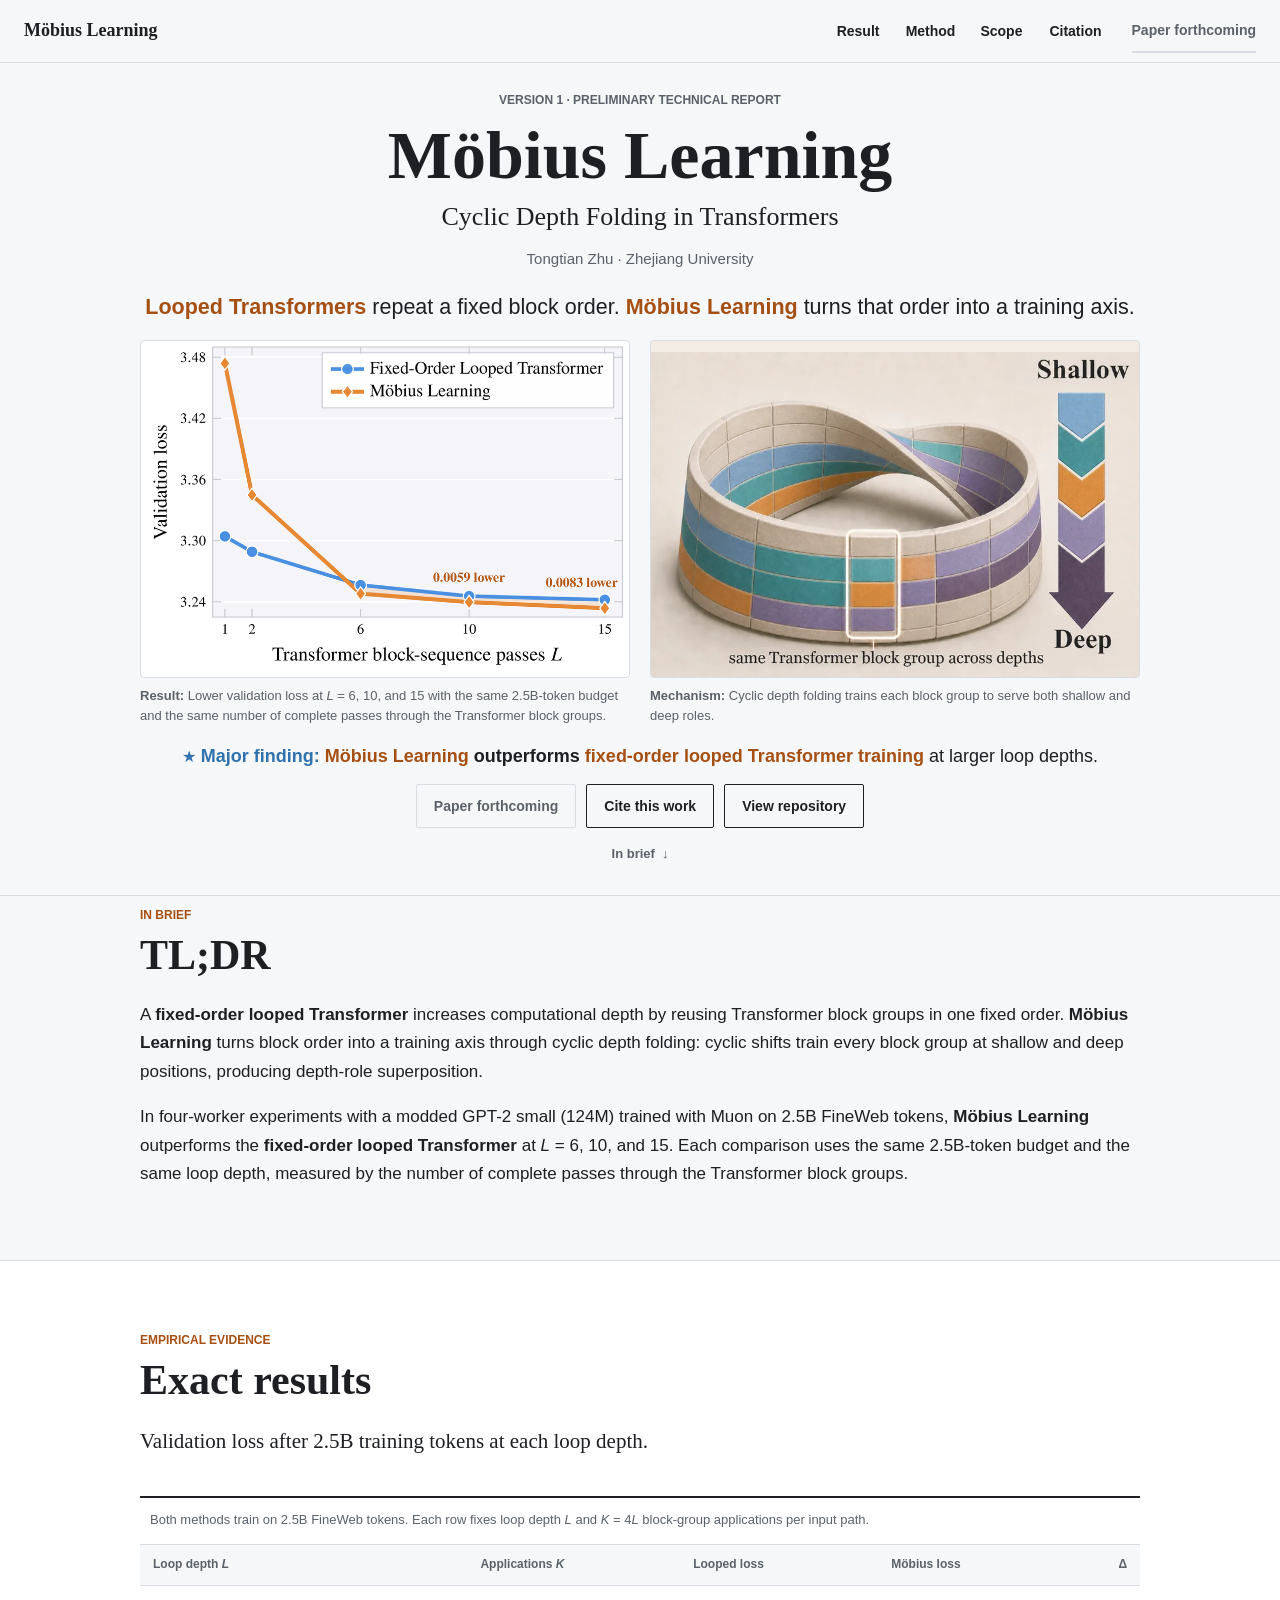
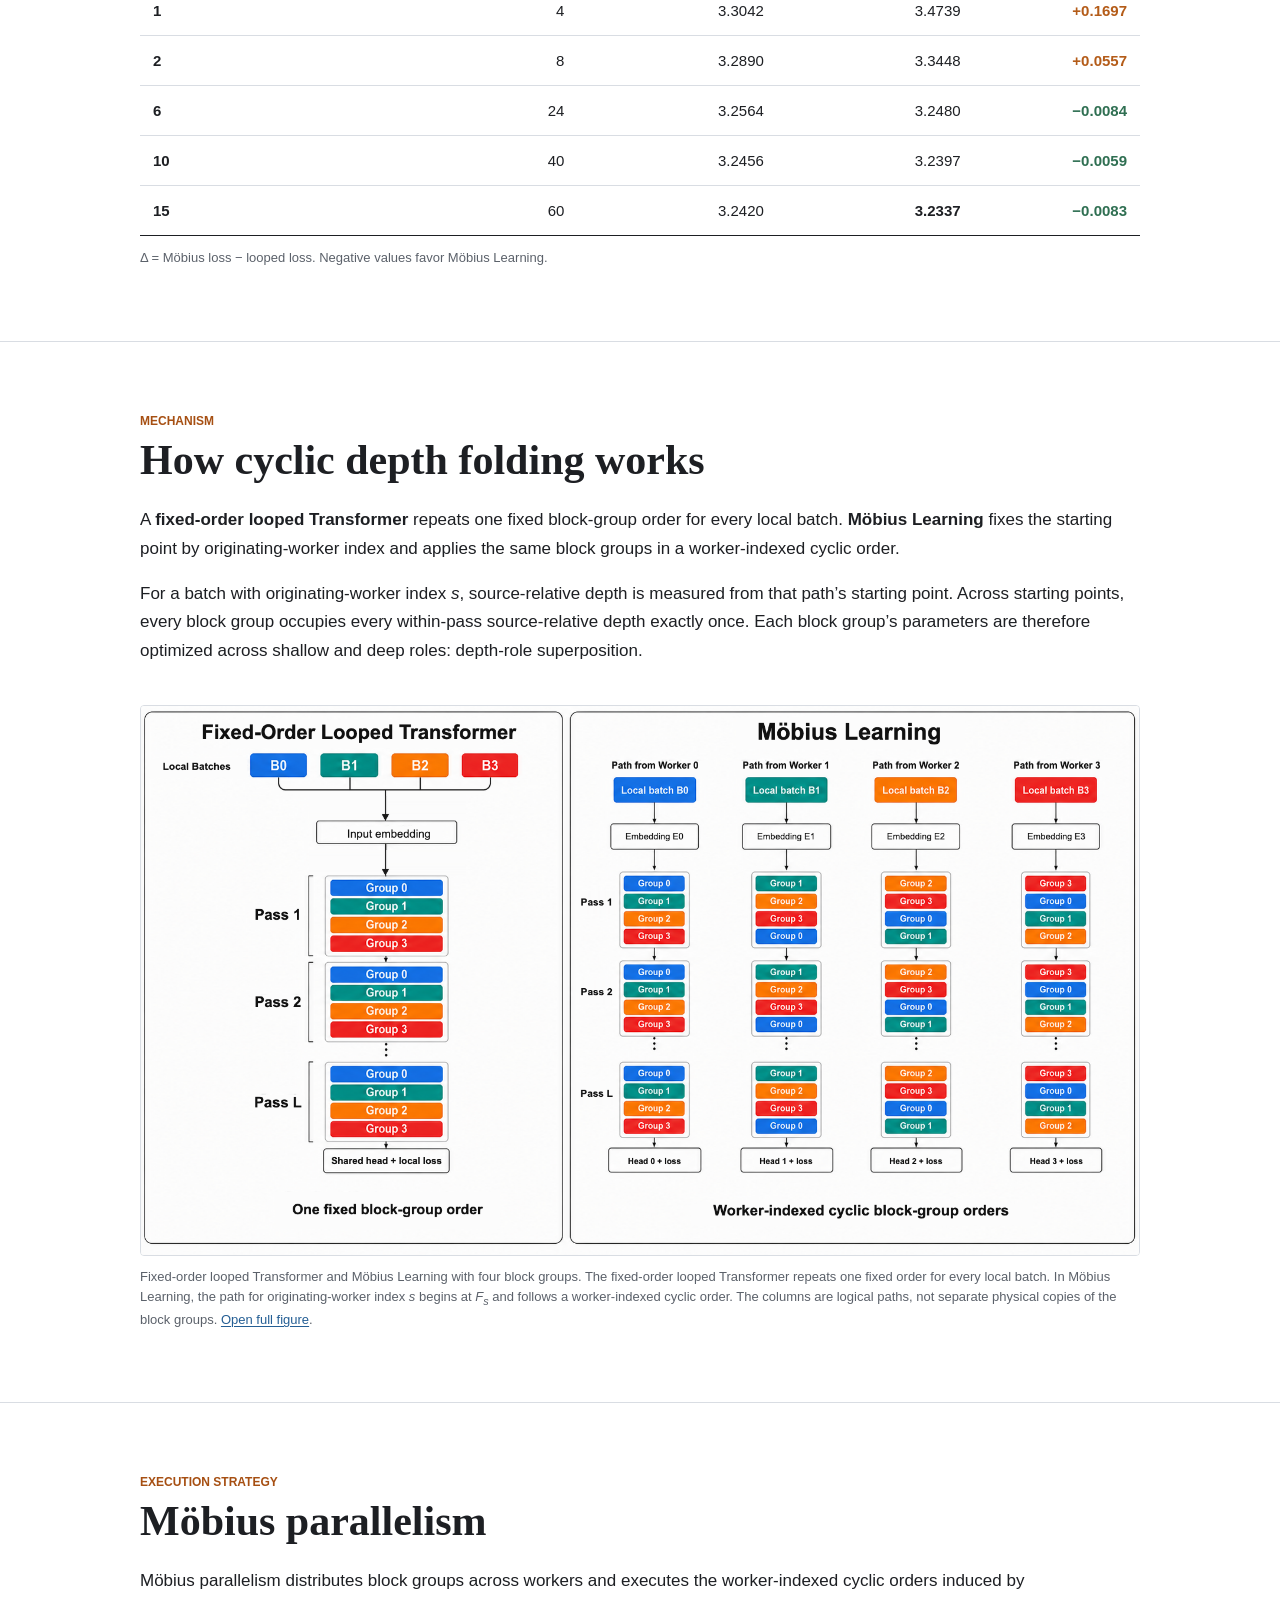
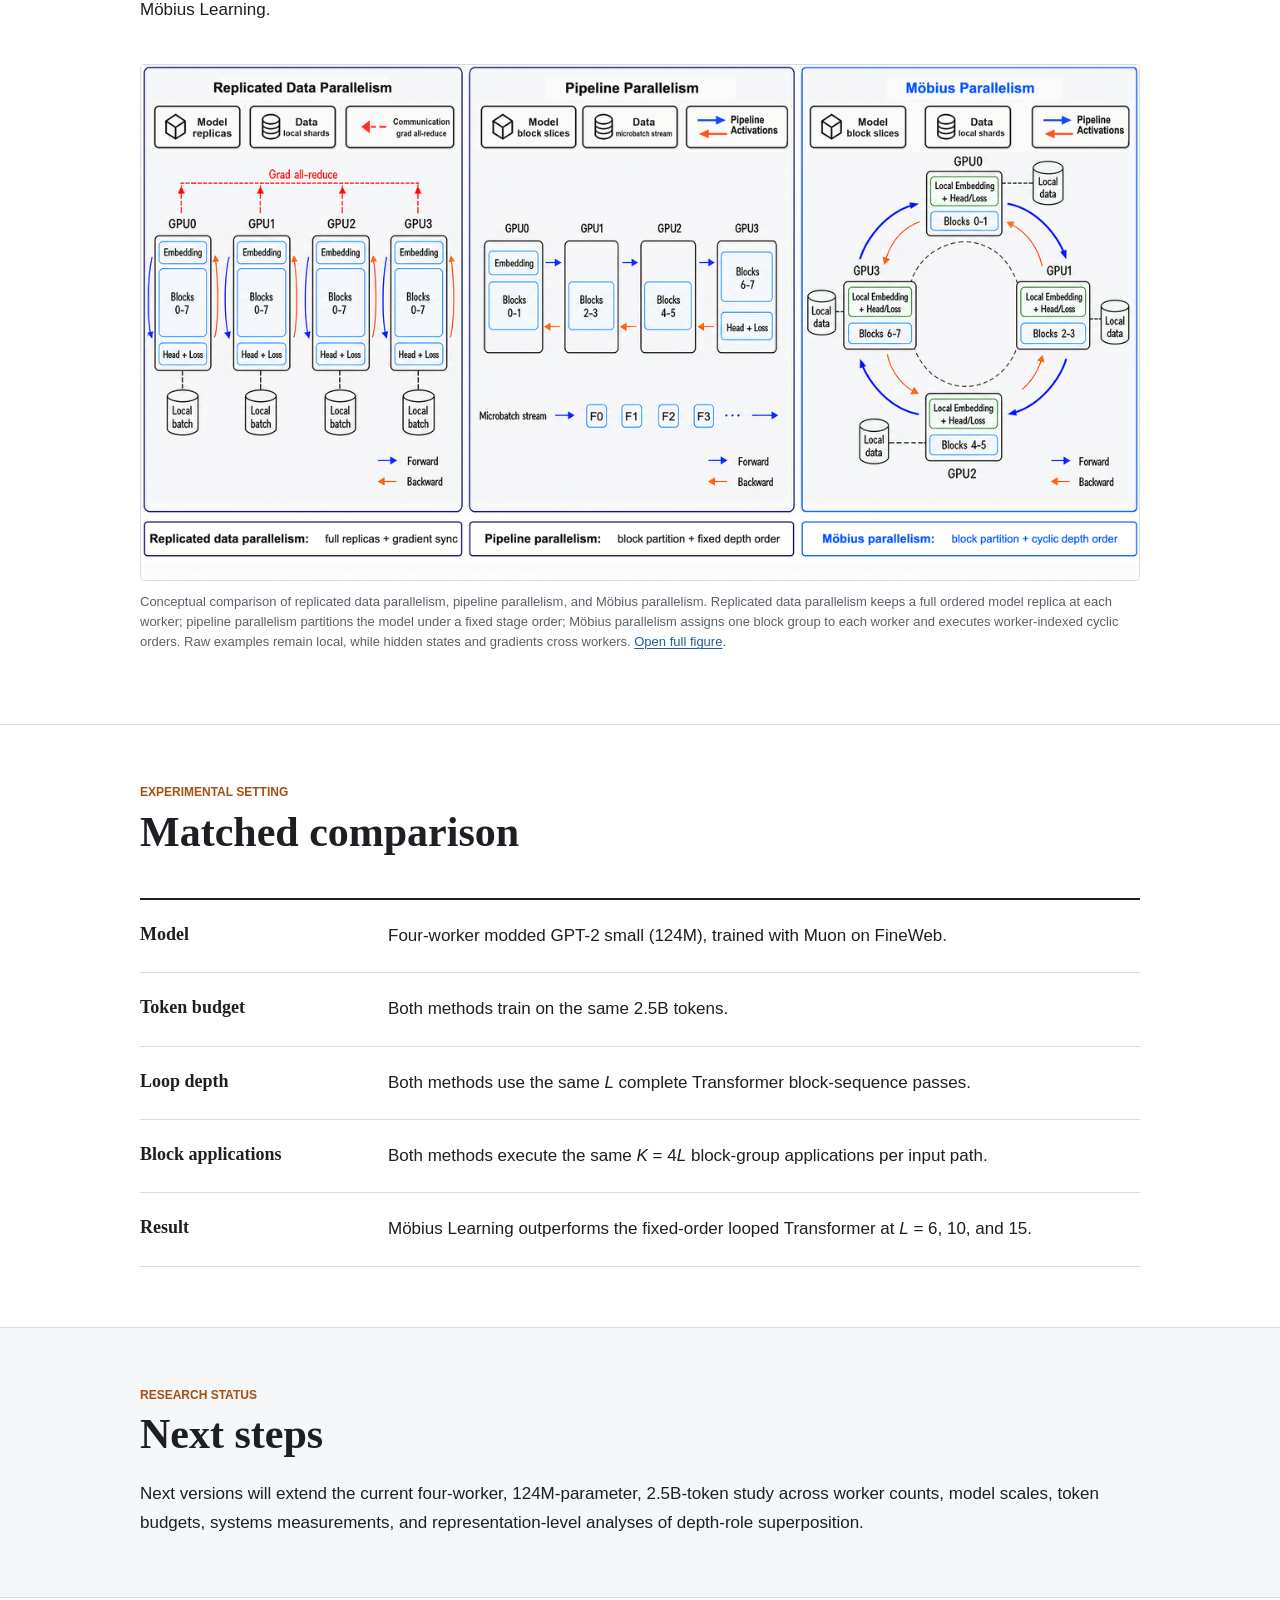
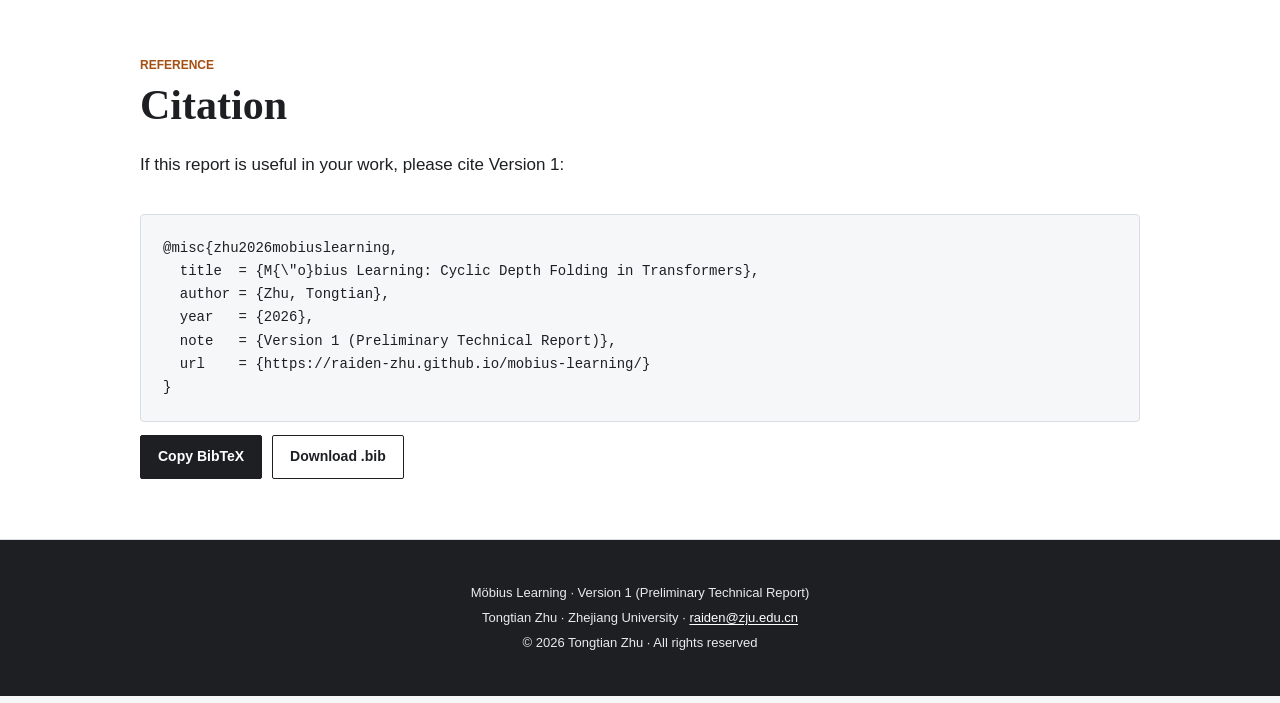
==== commit 5931419a: "Add public repository link" ====
--- a/docs/index.html
+++ b/docs/index.html
@@ -174,6 +174,7 @@
         <span class="button button--disabled" aria-disabled="true">Paper forthcoming</span>
         <!-- PUBLIC_PAPER_LINK_ACTION_END -->
         <a class="button button--secondary" href="#citation">Cite this work</a>
+        <a class="button button--secondary" href="https://github.com/Raiden-Zhu/mobius-learning" target="_blank" rel="noopener">View repository</a>
       </div>
 
       <a class="next-hint" href="#in-brief">In brief <span aria-hidden="true">↓</span></a>
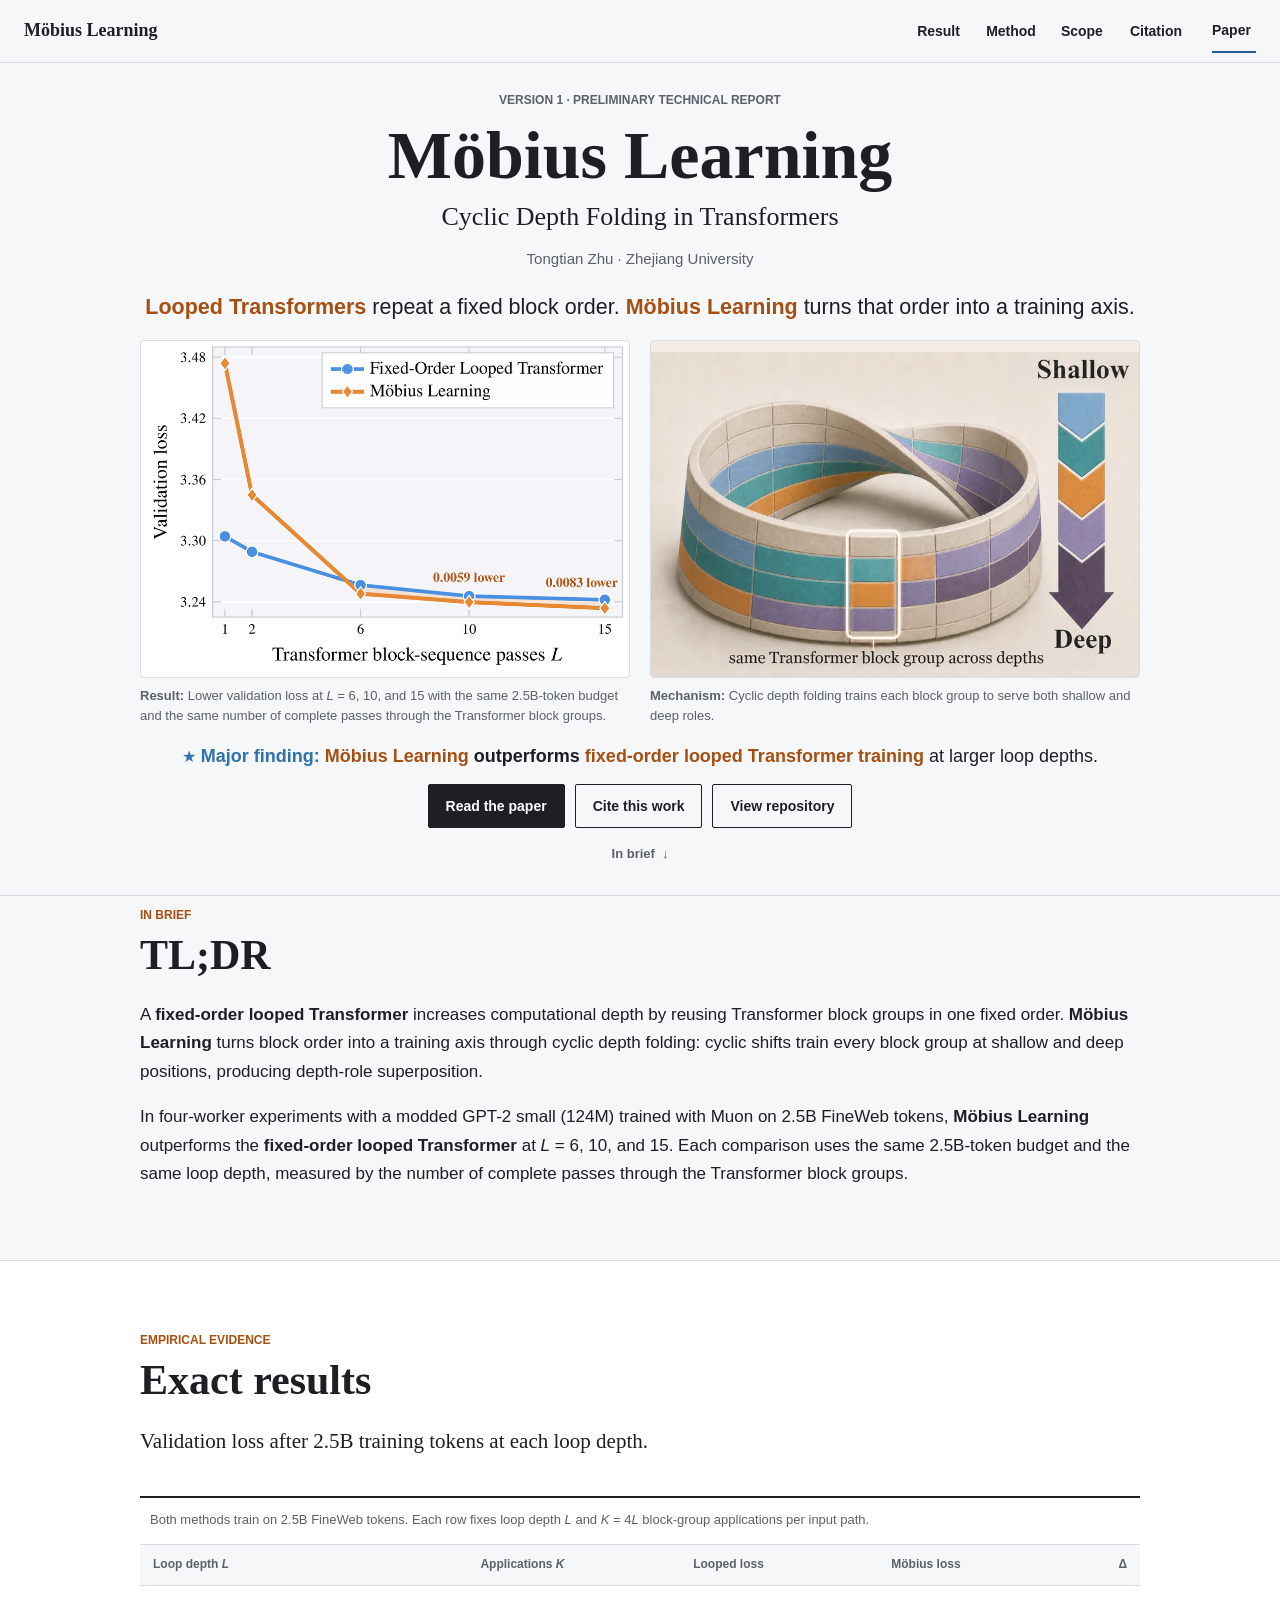
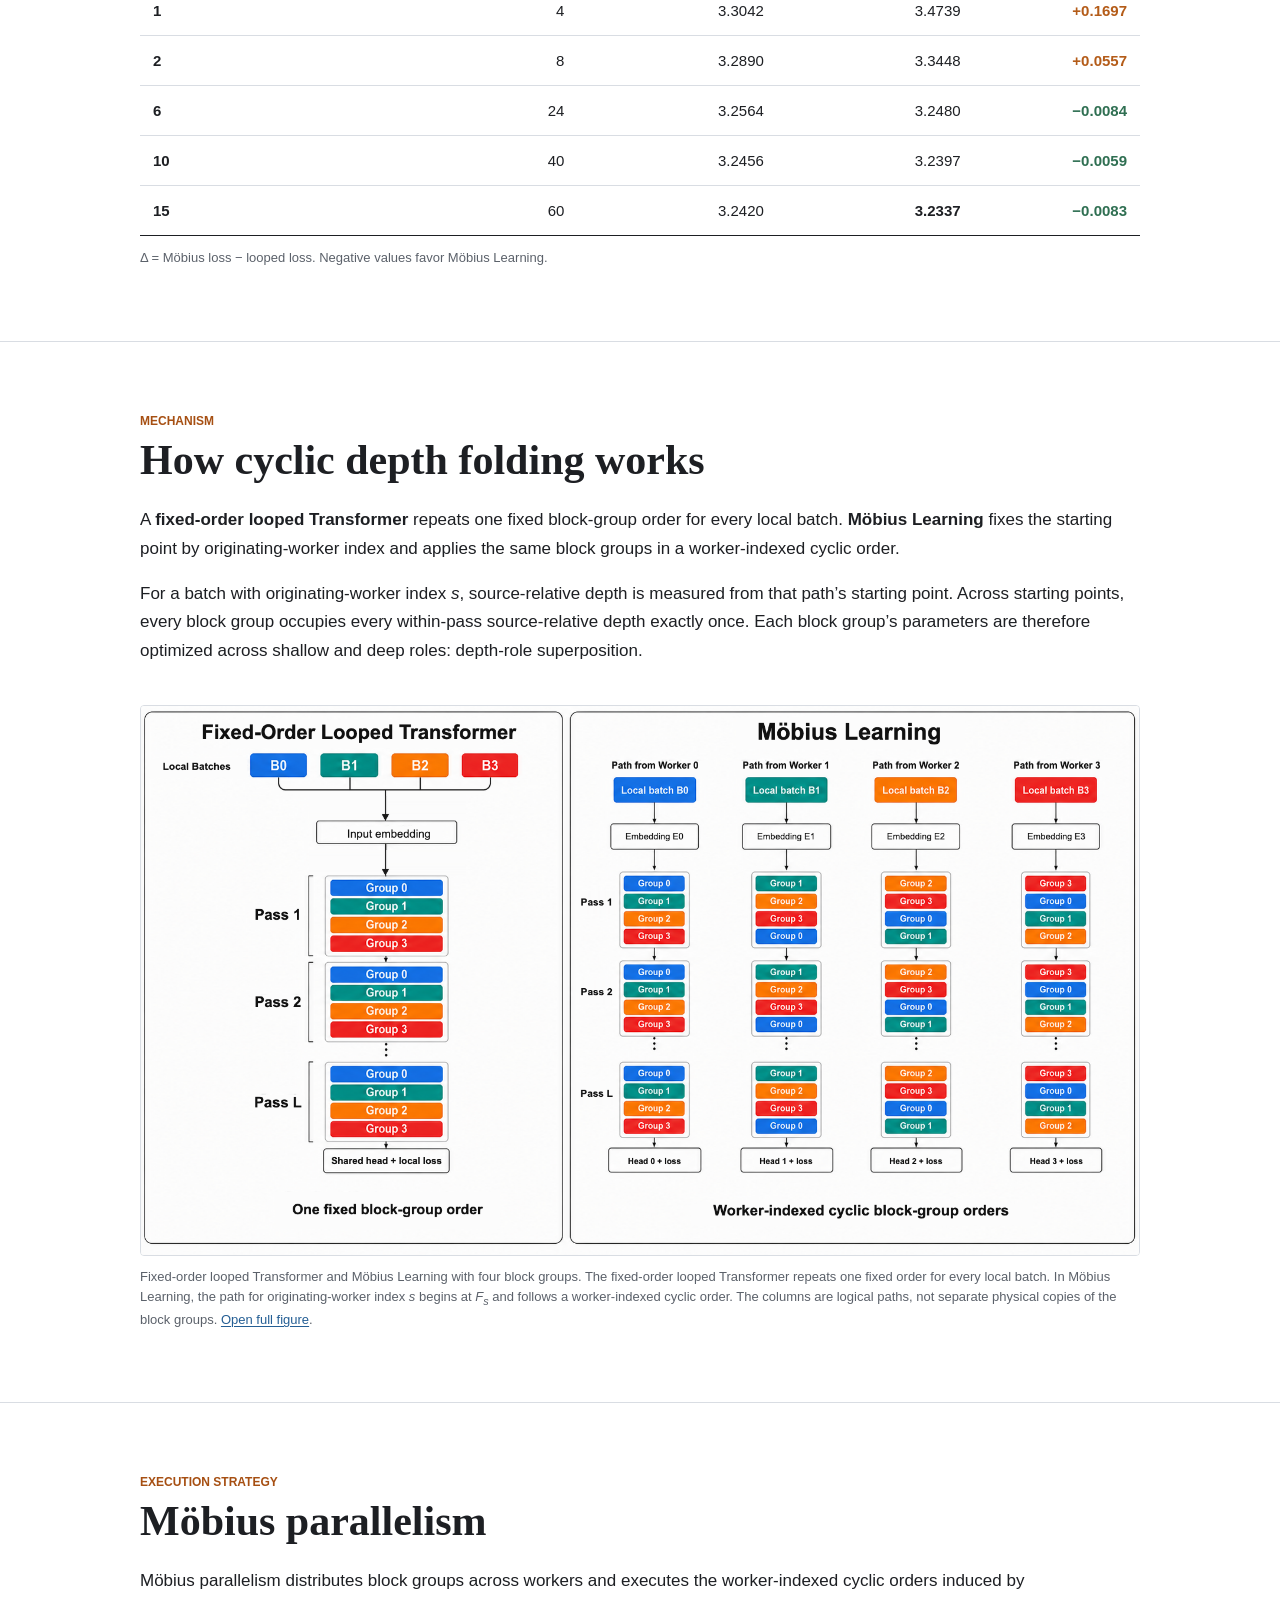
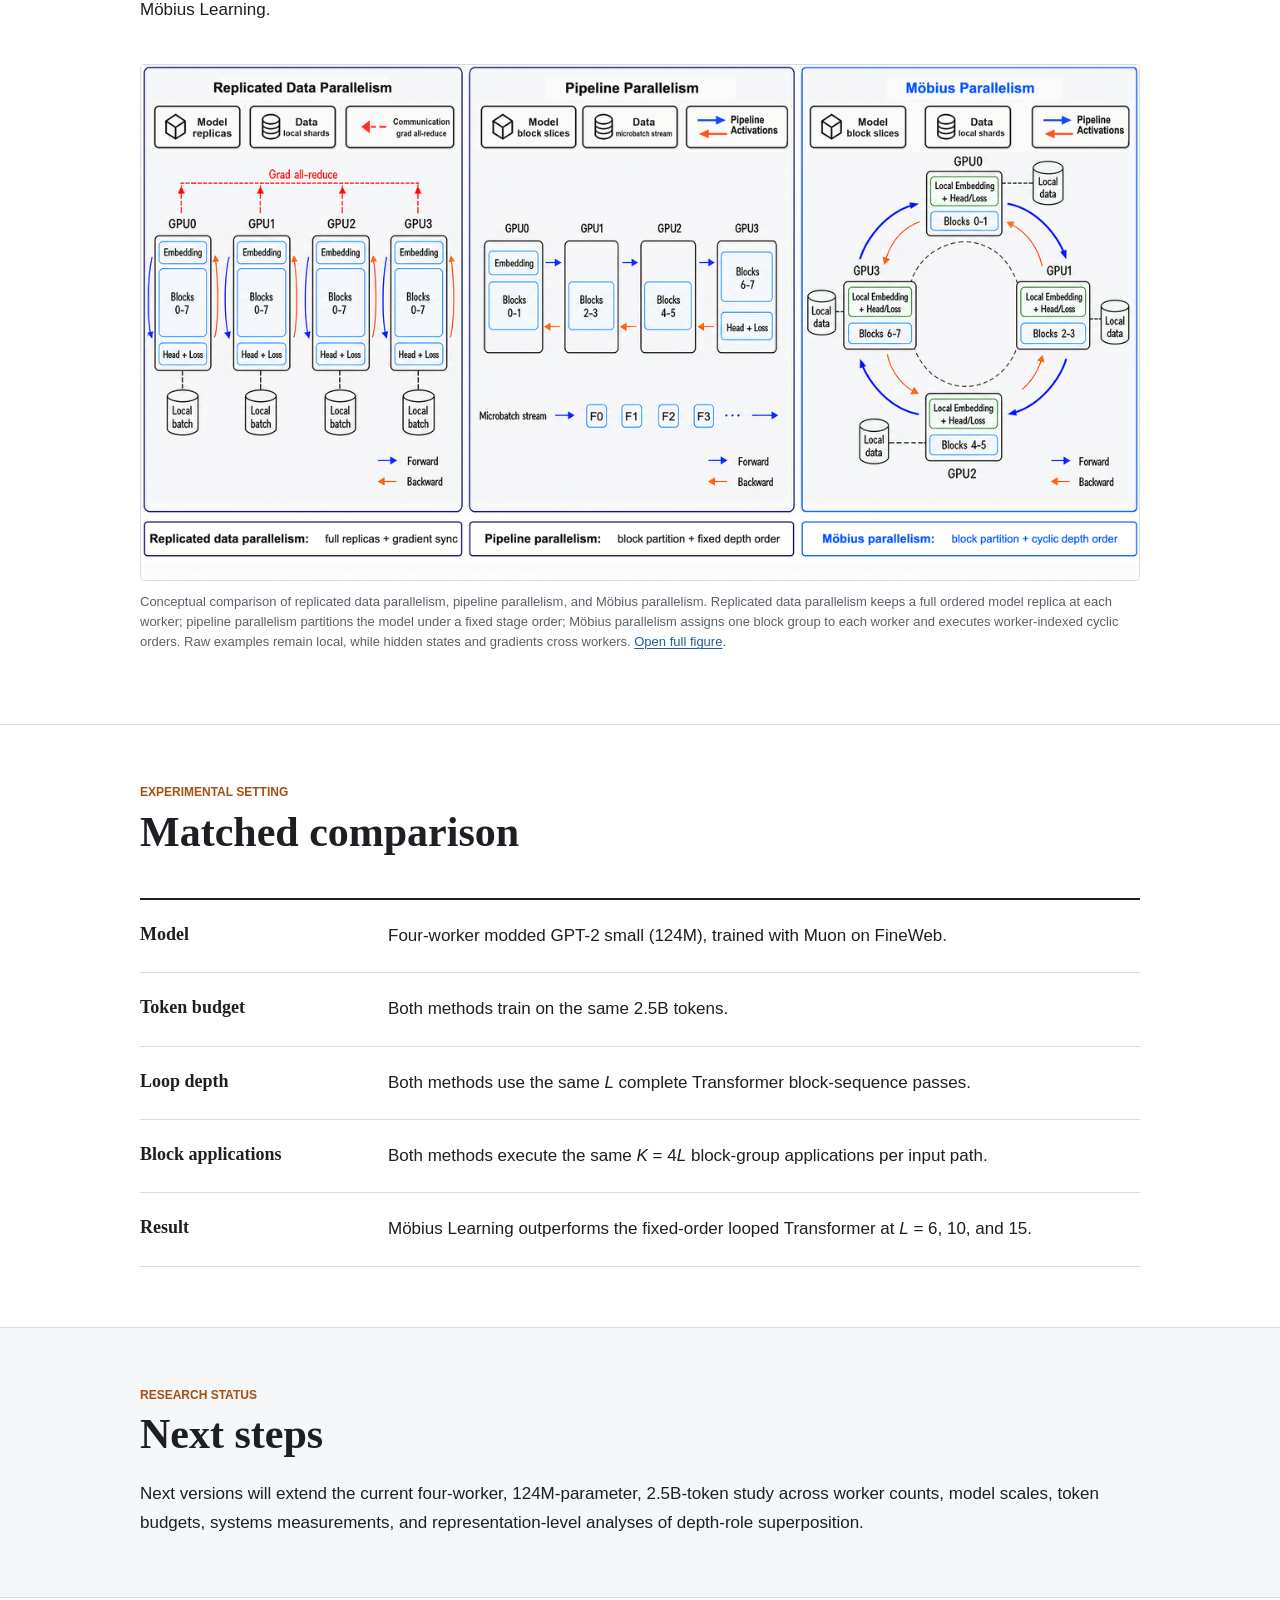
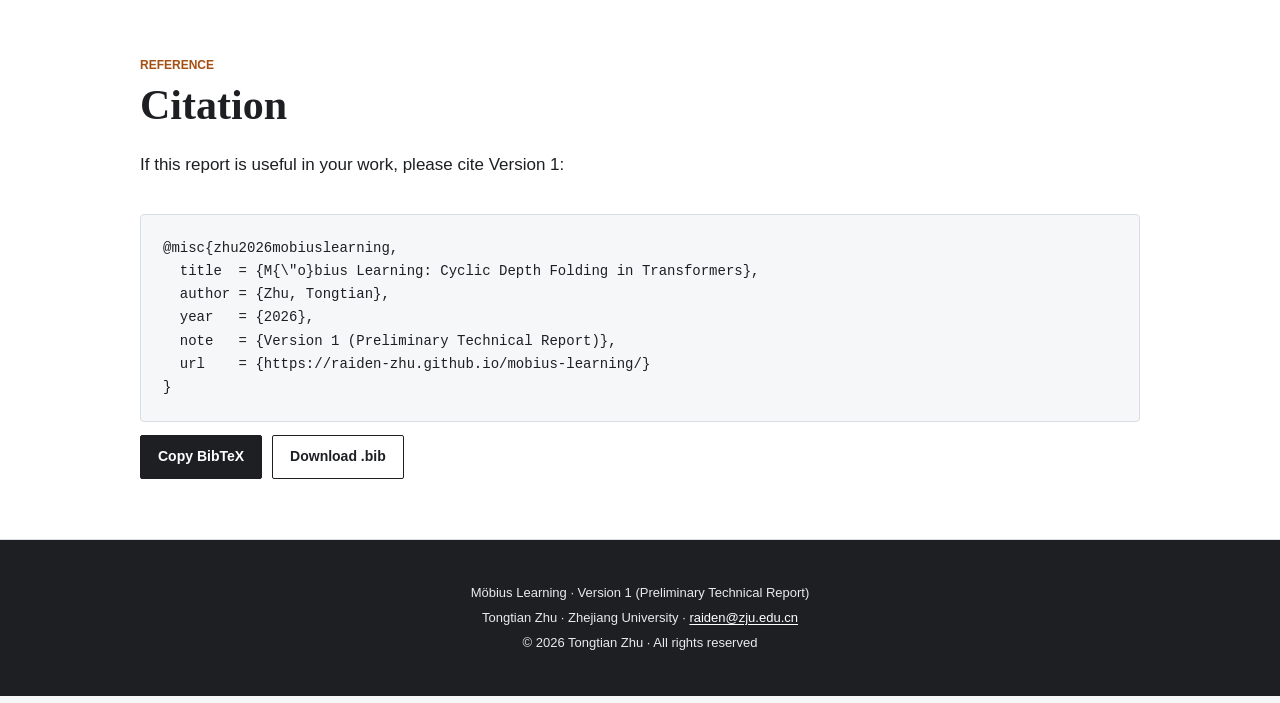
==== commit 9e3d61ab: "Publish external paper link" ====
--- a/docs/index.html
+++ b/docs/index.html
@@ -115,7 +115,7 @@
         <a href="#citation">Citation</a>
       </nav>
       <!-- PUBLIC_PAPER_LINK_HEADER_START -->
-      <span class="header-report header-report--disabled" aria-disabled="true">Paper forthcoming</span>
+      <a class="header-report" href="https://arxiv.org/abs/2607.17843" target="_blank" rel="noopener">Paper</a>
       <!-- PUBLIC_PAPER_LINK_HEADER_END -->
     </div>
   </header>
@@ -171,7 +171,7 @@
 
       <div class="actions" role="group" aria-label="Paper resources">
         <!-- PUBLIC_PAPER_LINK_ACTION_START -->
-        <span class="button button--disabled" aria-disabled="true">Paper forthcoming</span>
+        <a class="button button--primary" href="https://arxiv.org/abs/2607.17843" target="_blank" rel="noopener">Read the paper</a>
         <!-- PUBLIC_PAPER_LINK_ACTION_END -->
         <a class="button button--secondary" href="#citation">Cite this work</a>
         <a class="button button--secondary" href="https://github.com/Raiden-Zhu/mobius-learning" target="_blank" rel="noopener">View repository</a>
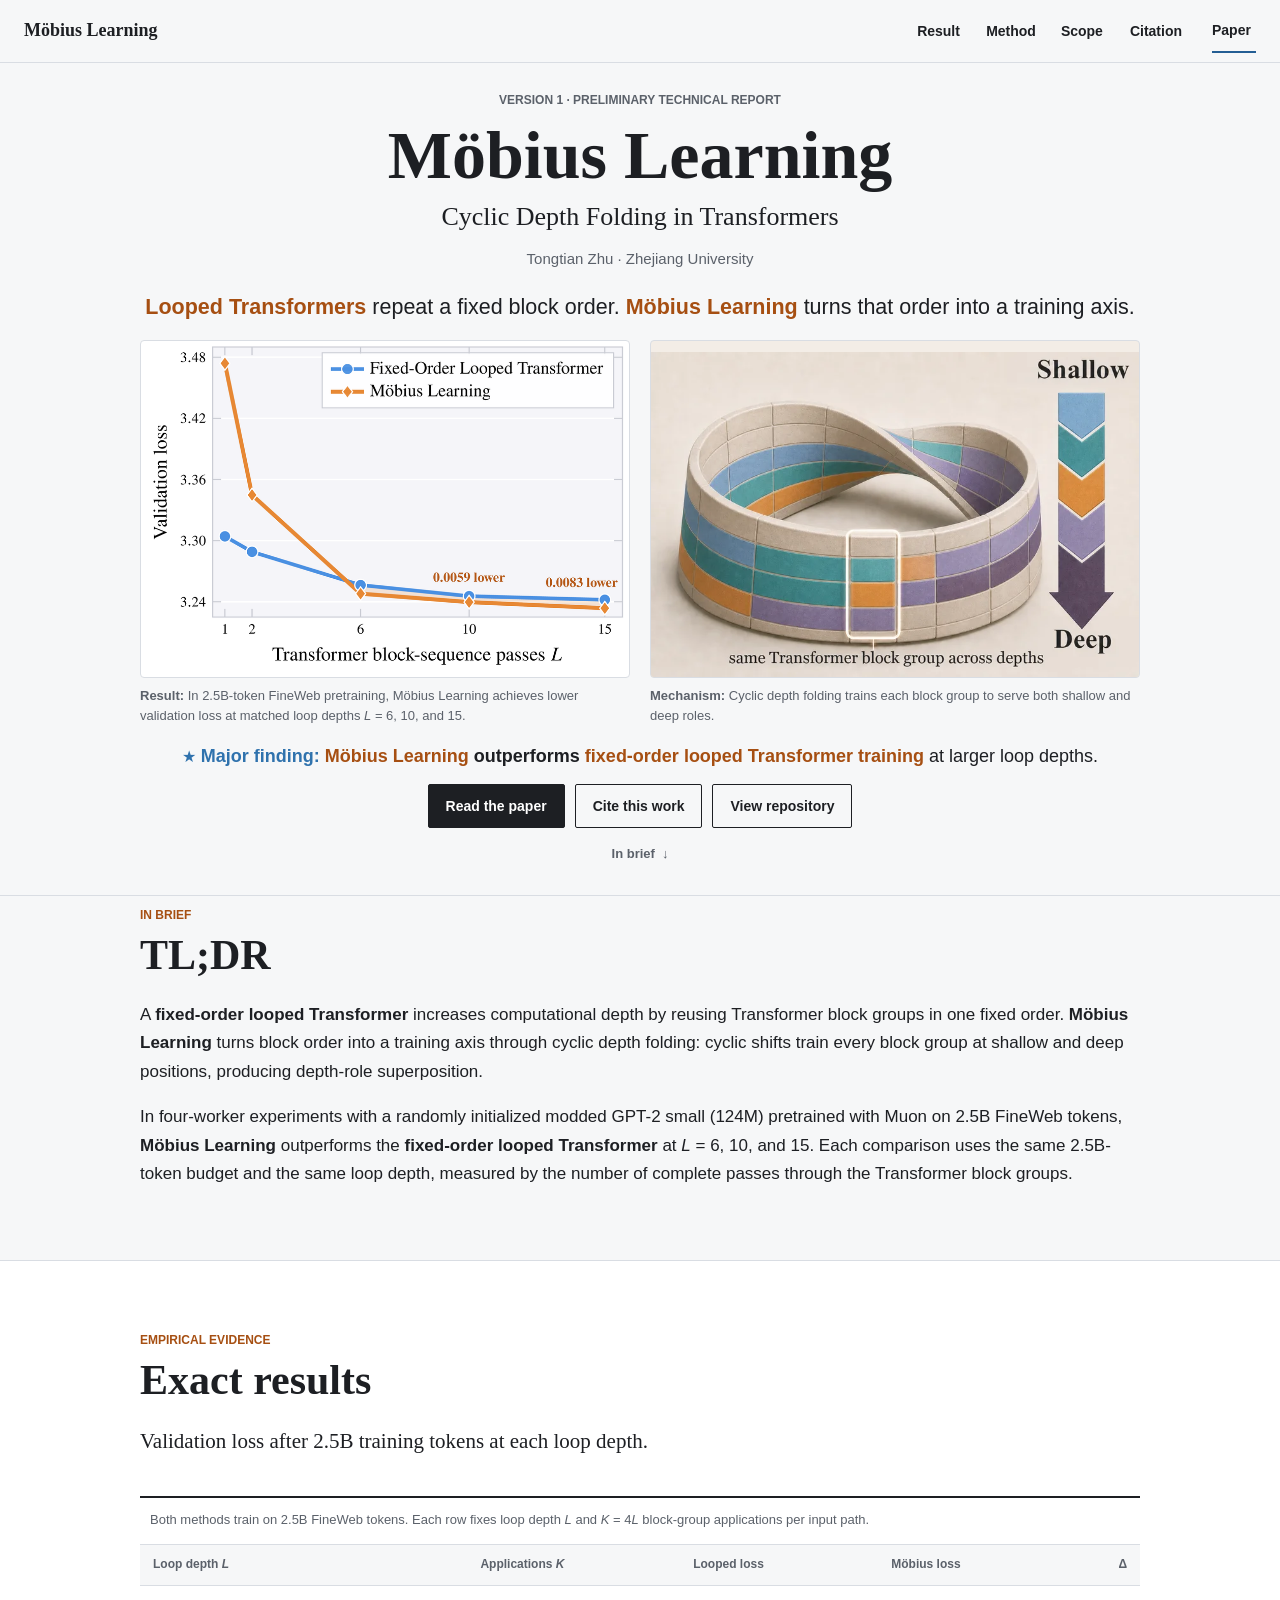
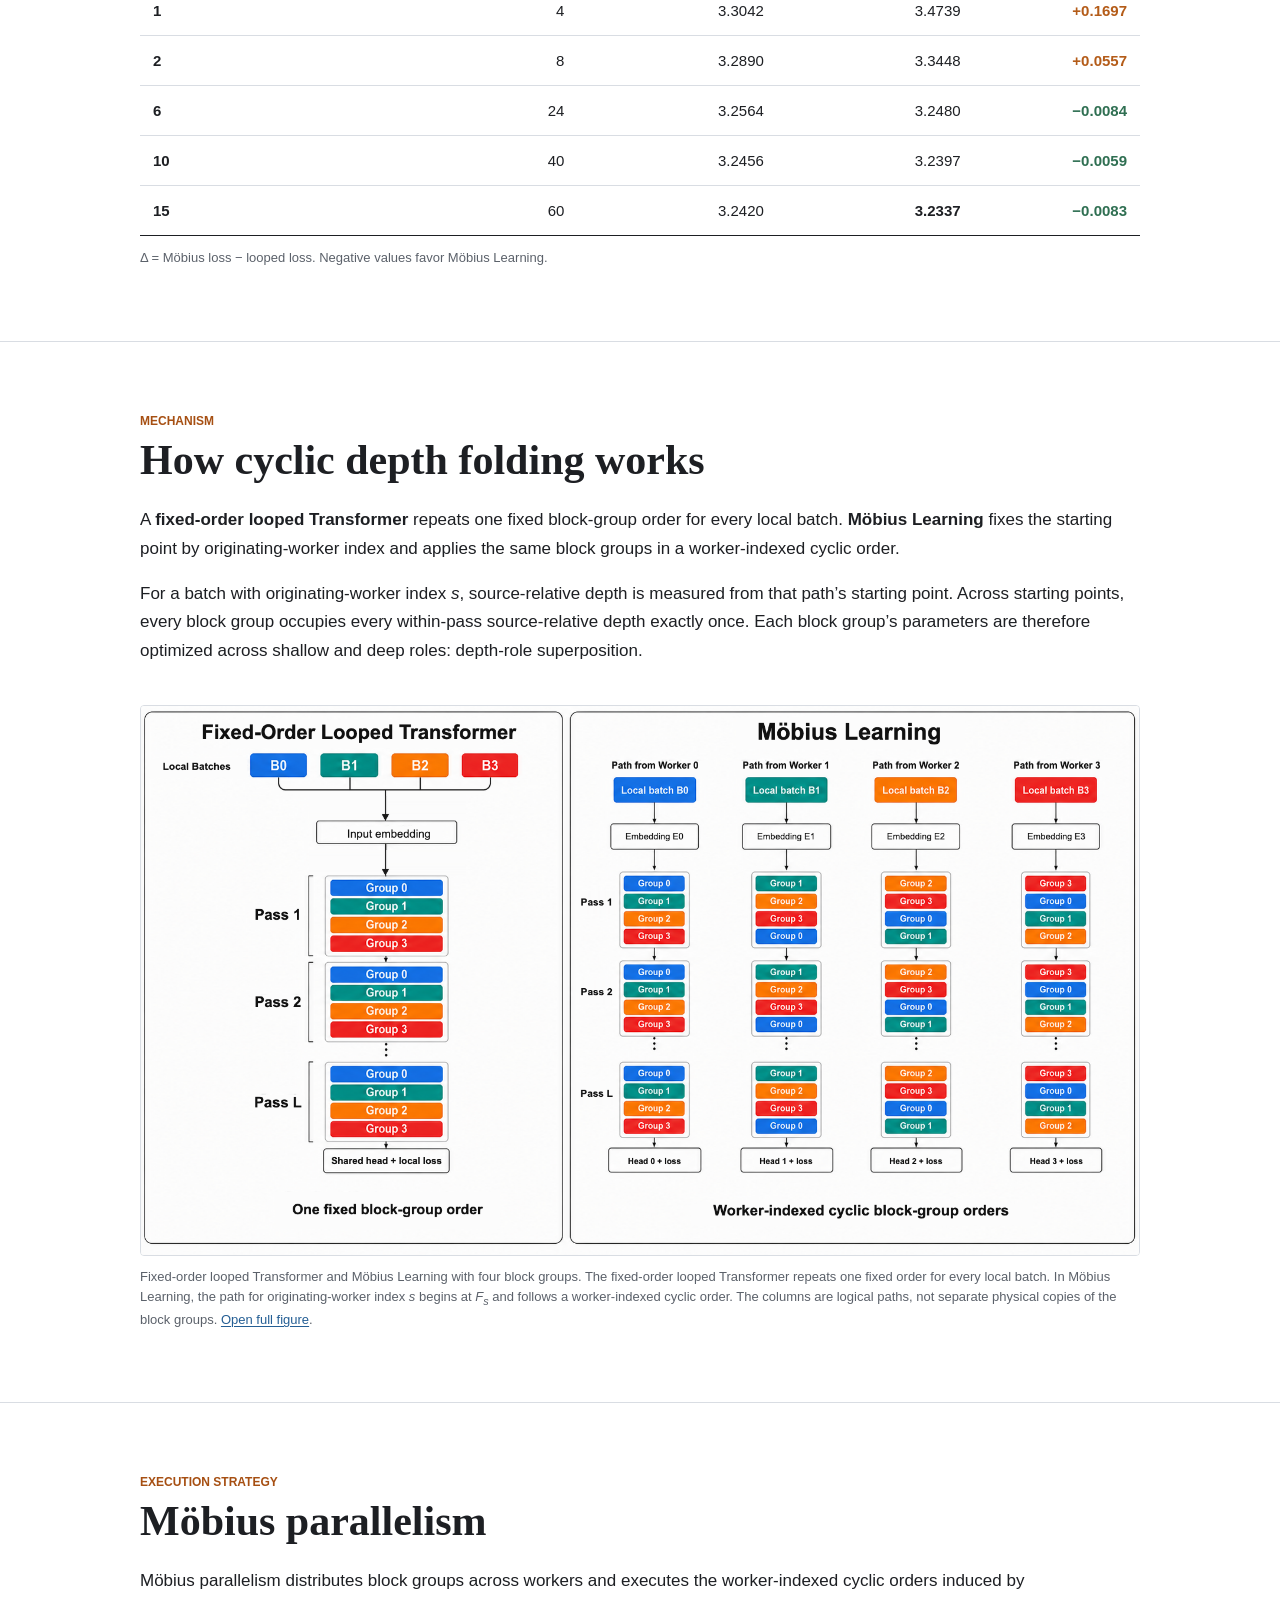
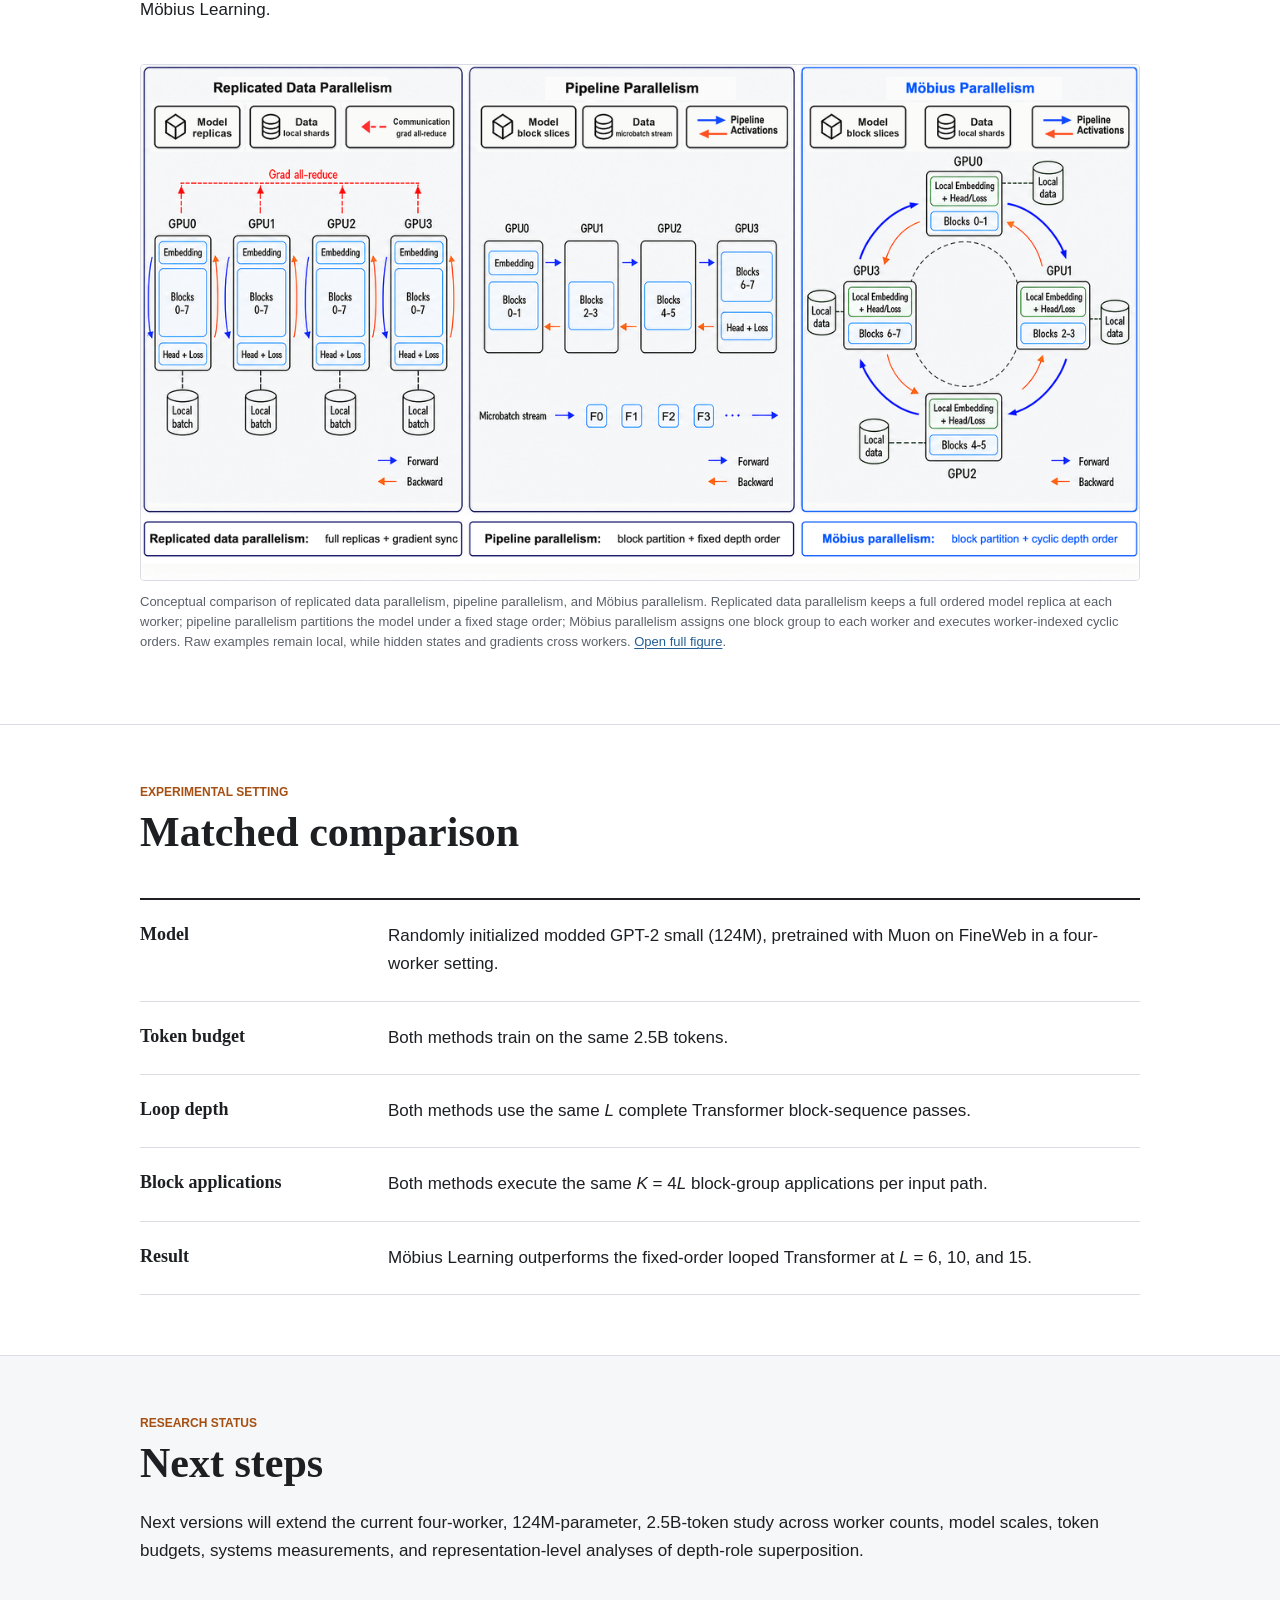
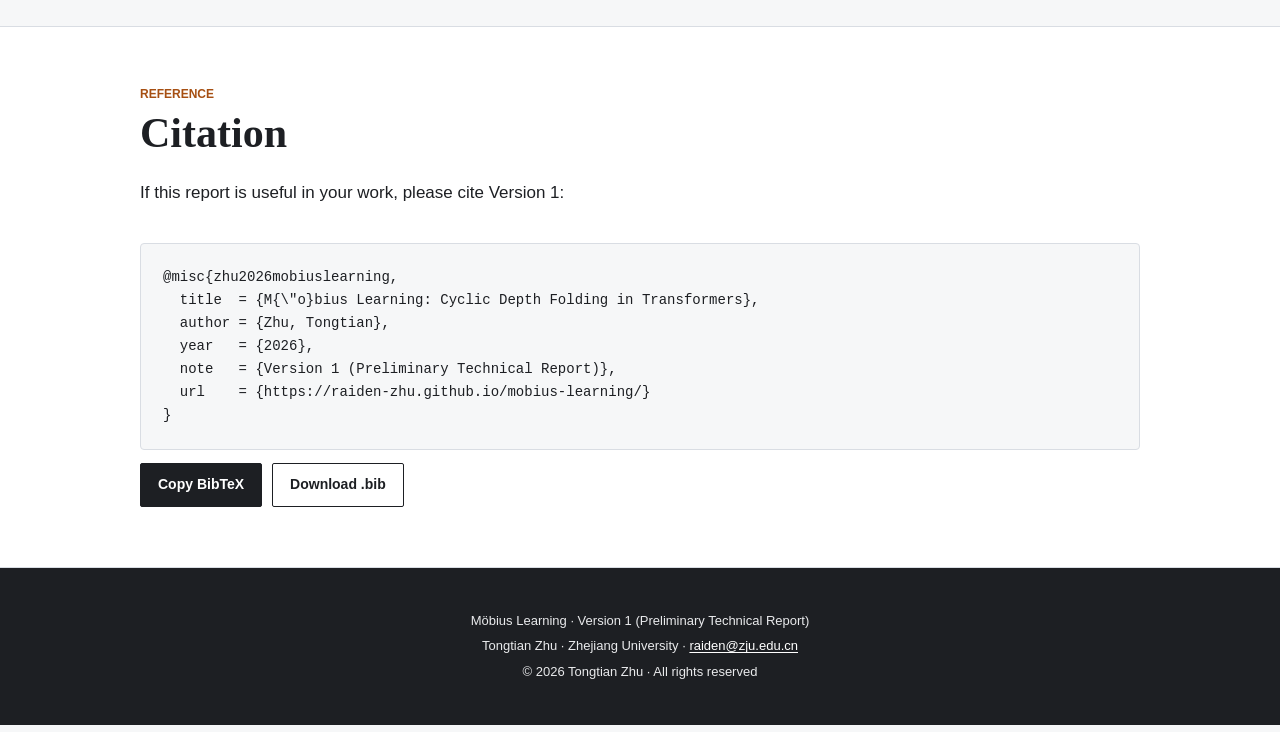
==== commit a1fae67a: "Clarify pretraining setup" ====
--- a/docs/index.html
+++ b/docs/index.html
@@ -147,7 +147,7 @@
               <img src="assets/figures/web/result-validation-loss-960.webp" width="1600" height="1104" fetchpriority="high" decoding="async" alt="Line chart of validation loss versus loop depth. Möbius Learning is higher at L 1 and 2 and lower at L 6, 10, and 15 than the fixed-order looped Transformer.">
             </picture>
           </a>
-          <figcaption><strong>Result:</strong> Lower validation loss at <em>L</em> = 6, 10, and 15 with the same 2.5B-token budget and the same number of complete passes through the Transformer block groups.</figcaption>
+          <figcaption><strong>Result:</strong> In 2.5B-token FineWeb pretraining, Möbius Learning achieves lower validation loss at matched loop depths <em>L</em> = 6, 10, and 15.</figcaption>
         </figure>
 
         <figure class="masthead-result">
@@ -185,7 +185,7 @@
         <p class="section-kicker">In brief</p>
         <h2 id="brief-title">TL;DR</h2>
         <p>A <strong class="method-name">fixed-order looped Transformer</strong> increases computational depth by reusing Transformer block groups in one fixed order. <strong class="method-name">Möbius Learning</strong> turns block order into a training axis through cyclic depth folding: cyclic shifts train every block group at shallow and deep positions, producing depth-role superposition.</p>
-        <p>In four-worker experiments with a modded GPT-2 small (124M) trained with Muon on 2.5B FineWeb tokens, <strong class="method-name">Möbius Learning</strong> outperforms the <strong class="method-name">fixed-order looped Transformer</strong> at <em>L</em> = 6, 10, and 15. Each comparison uses the same 2.5B-token budget and the same loop depth, measured by the number of complete passes through the Transformer block groups.</p>
+        <p>In four-worker experiments with a randomly initialized modded GPT-2 small (124M) pretrained with Muon on 2.5B FineWeb tokens, <strong class="method-name">Möbius Learning</strong> outperforms the <strong class="method-name">fixed-order looped Transformer</strong> at <em>L</em> = 6, 10, and 15. Each comparison uses the same 2.5B-token budget and the same loop depth, measured by the number of complete passes through the Transformer block groups.</p>
       </div>
     </section>
 
@@ -279,7 +279,7 @@
         <h2 id="scope-title">Matched comparison</h2>
       </div>
       <dl class="scope-list">
-        <div><dt>Model</dt><dd>Four-worker modded GPT-2 small (124M), trained with Muon on FineWeb.</dd></div>
+        <div><dt>Model</dt><dd>Randomly initialized modded GPT-2 small (124M), pretrained with Muon on FineWeb in a four-worker setting.</dd></div>
         <div><dt>Token budget</dt><dd>Both methods train on the same 2.5B tokens.</dd></div>
         <div><dt>Loop depth</dt><dd>Both methods use the same <em>L</em> complete Transformer block-sequence passes.</dd></div>
         <div><dt>Block applications</dt><dd>Both methods execute the same <em>K</em> = 4<em>L</em> block-group applications per input path.</dd></div>
